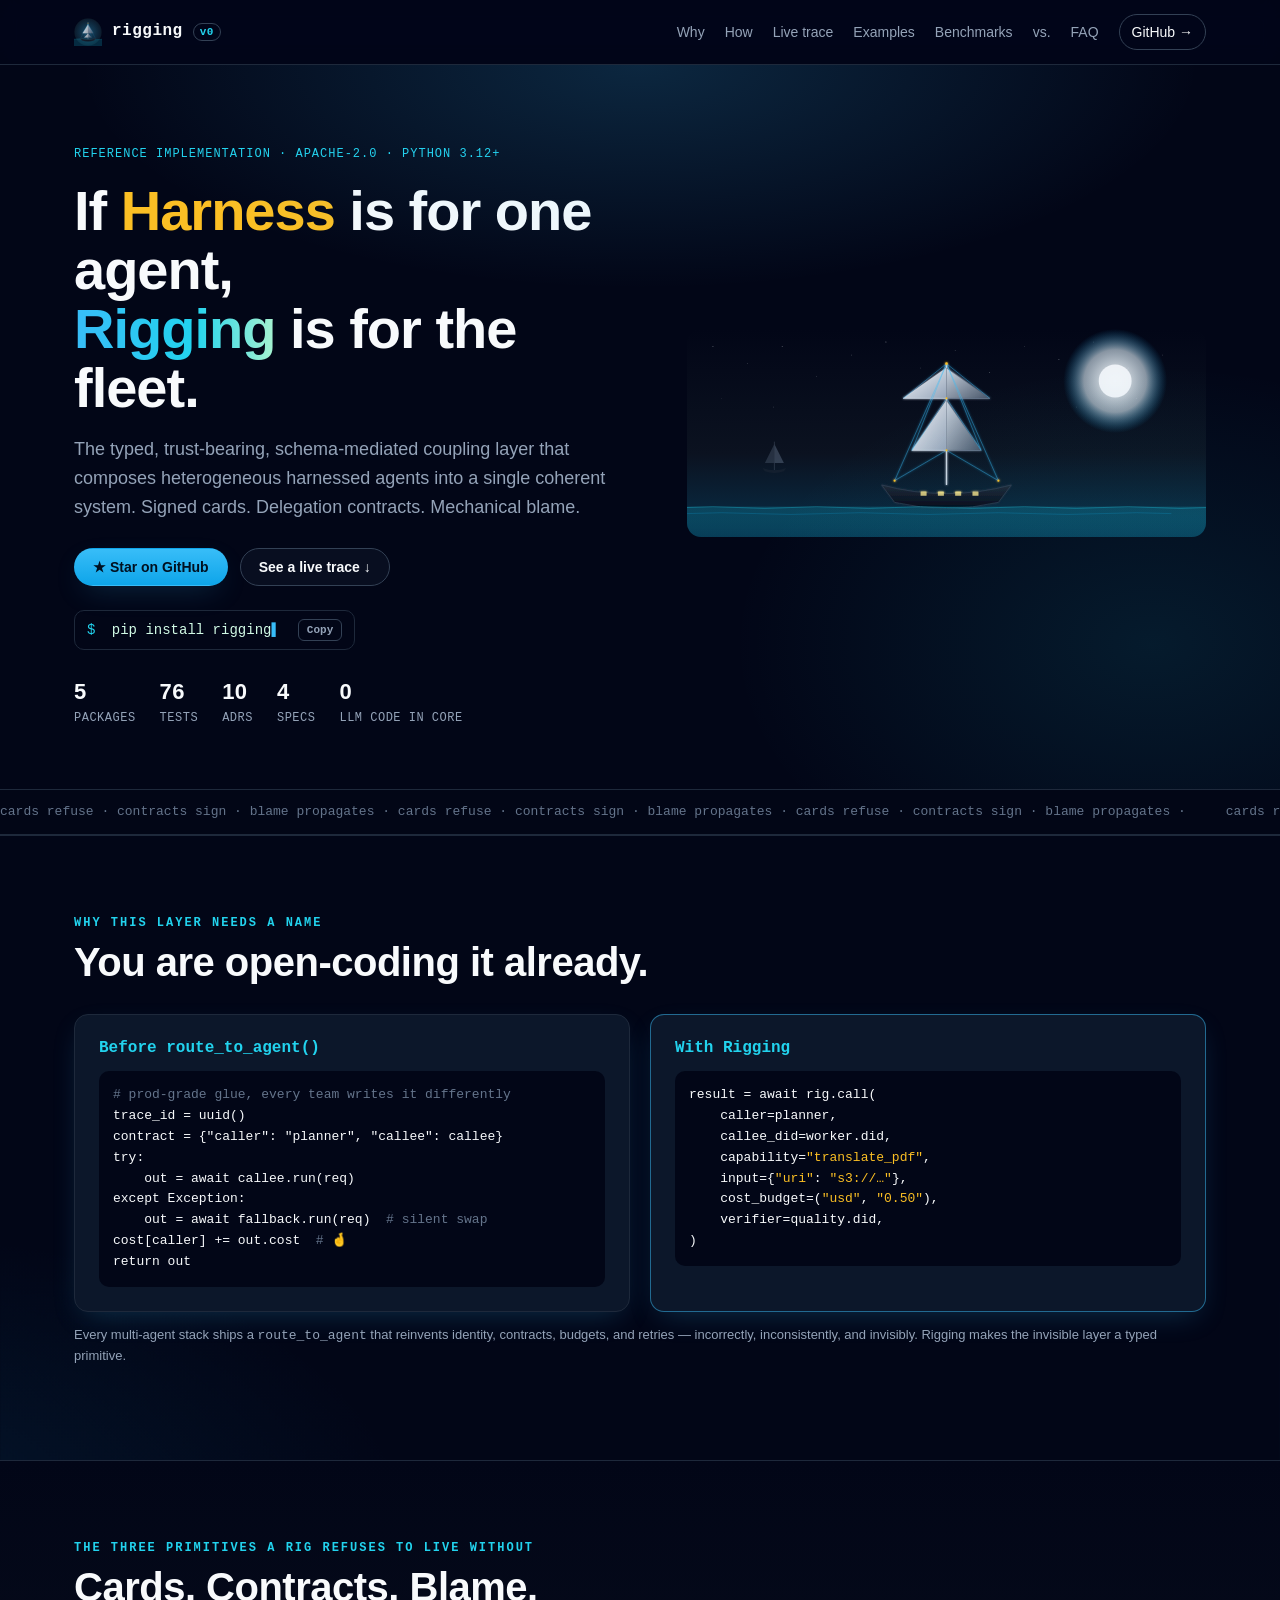
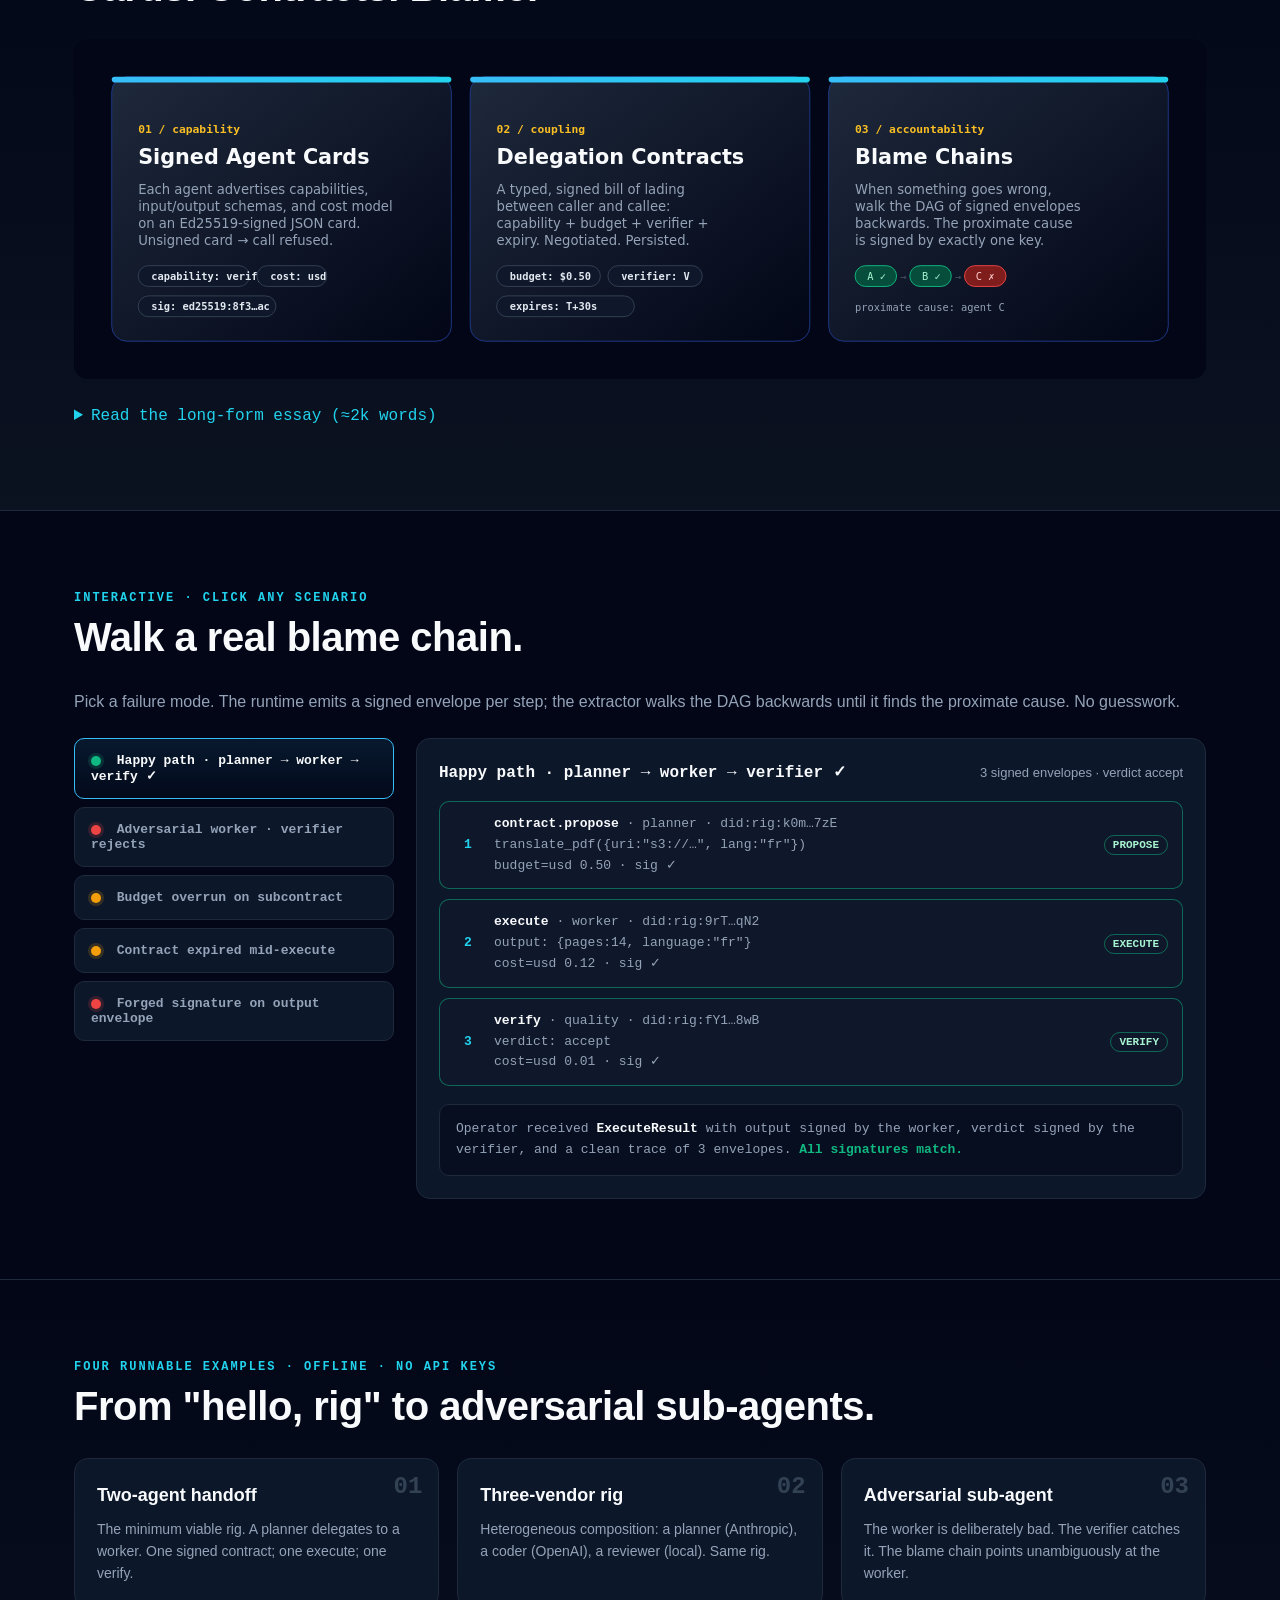
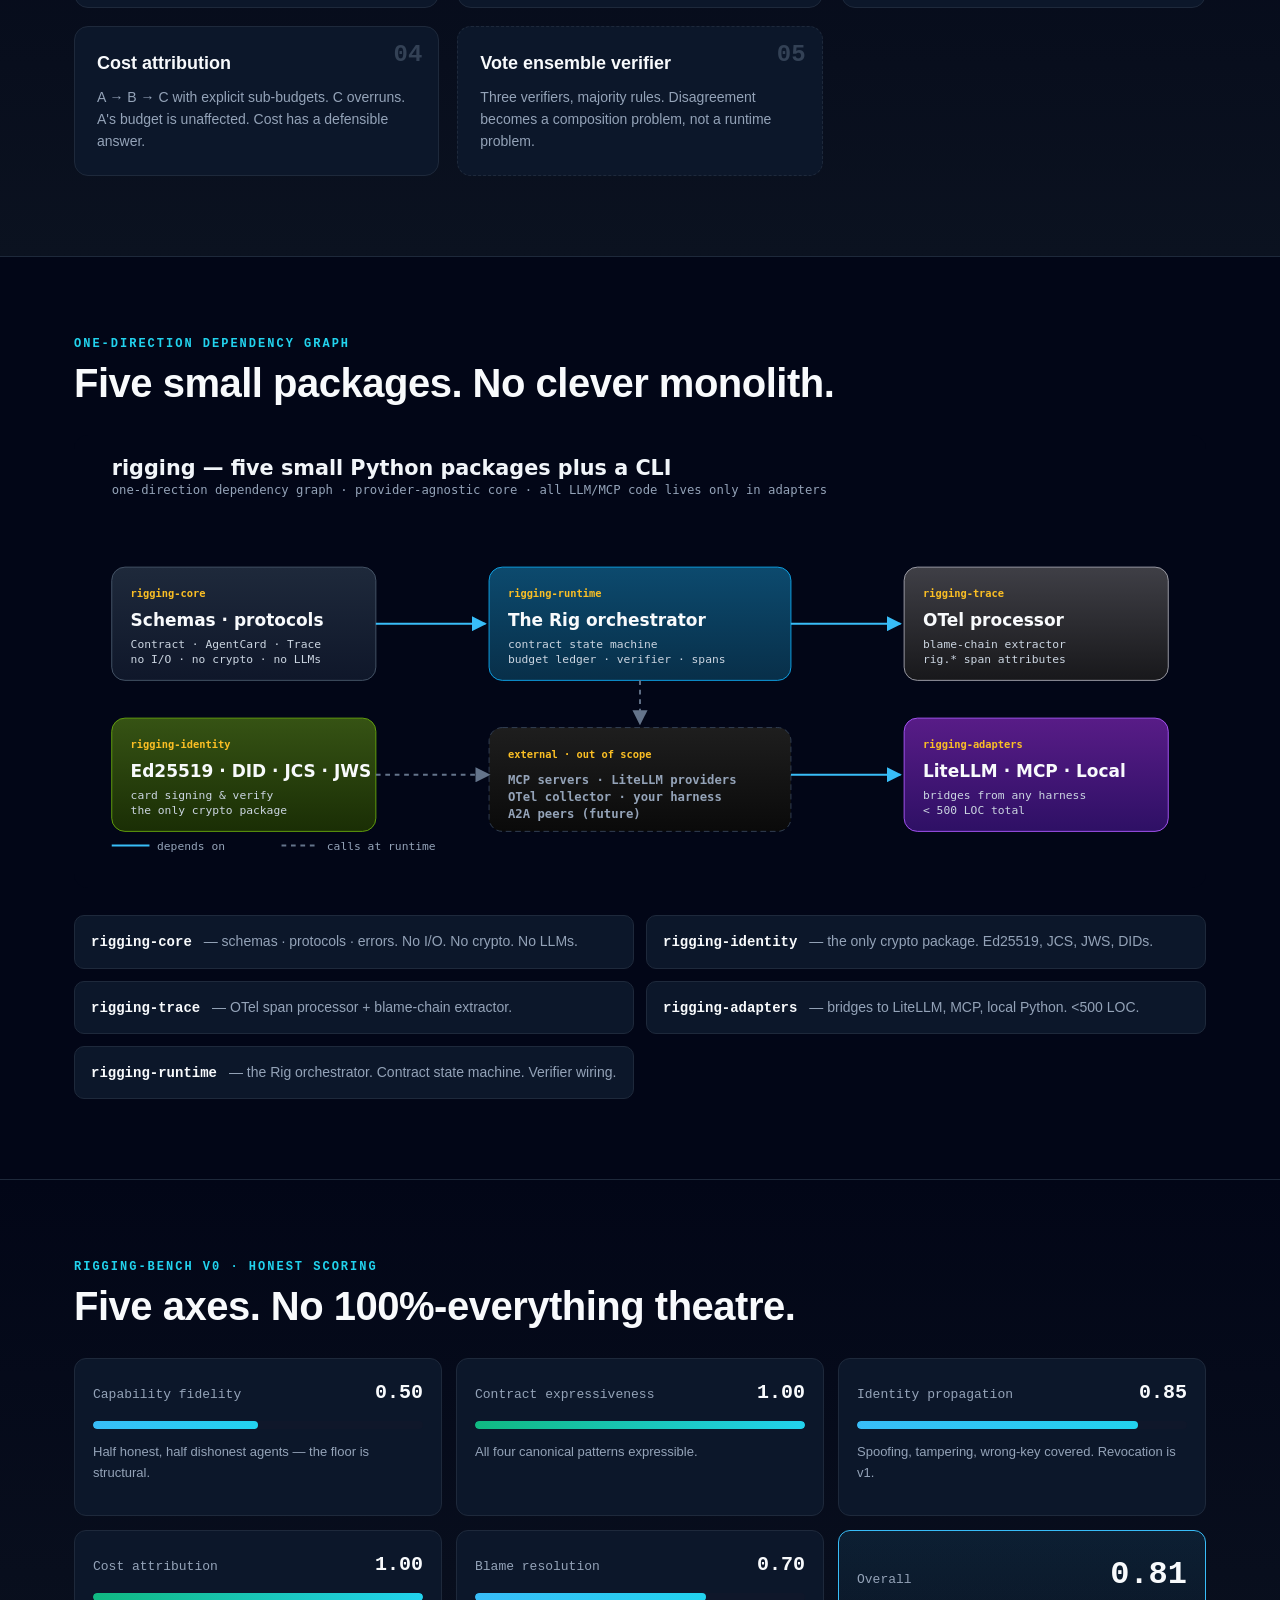
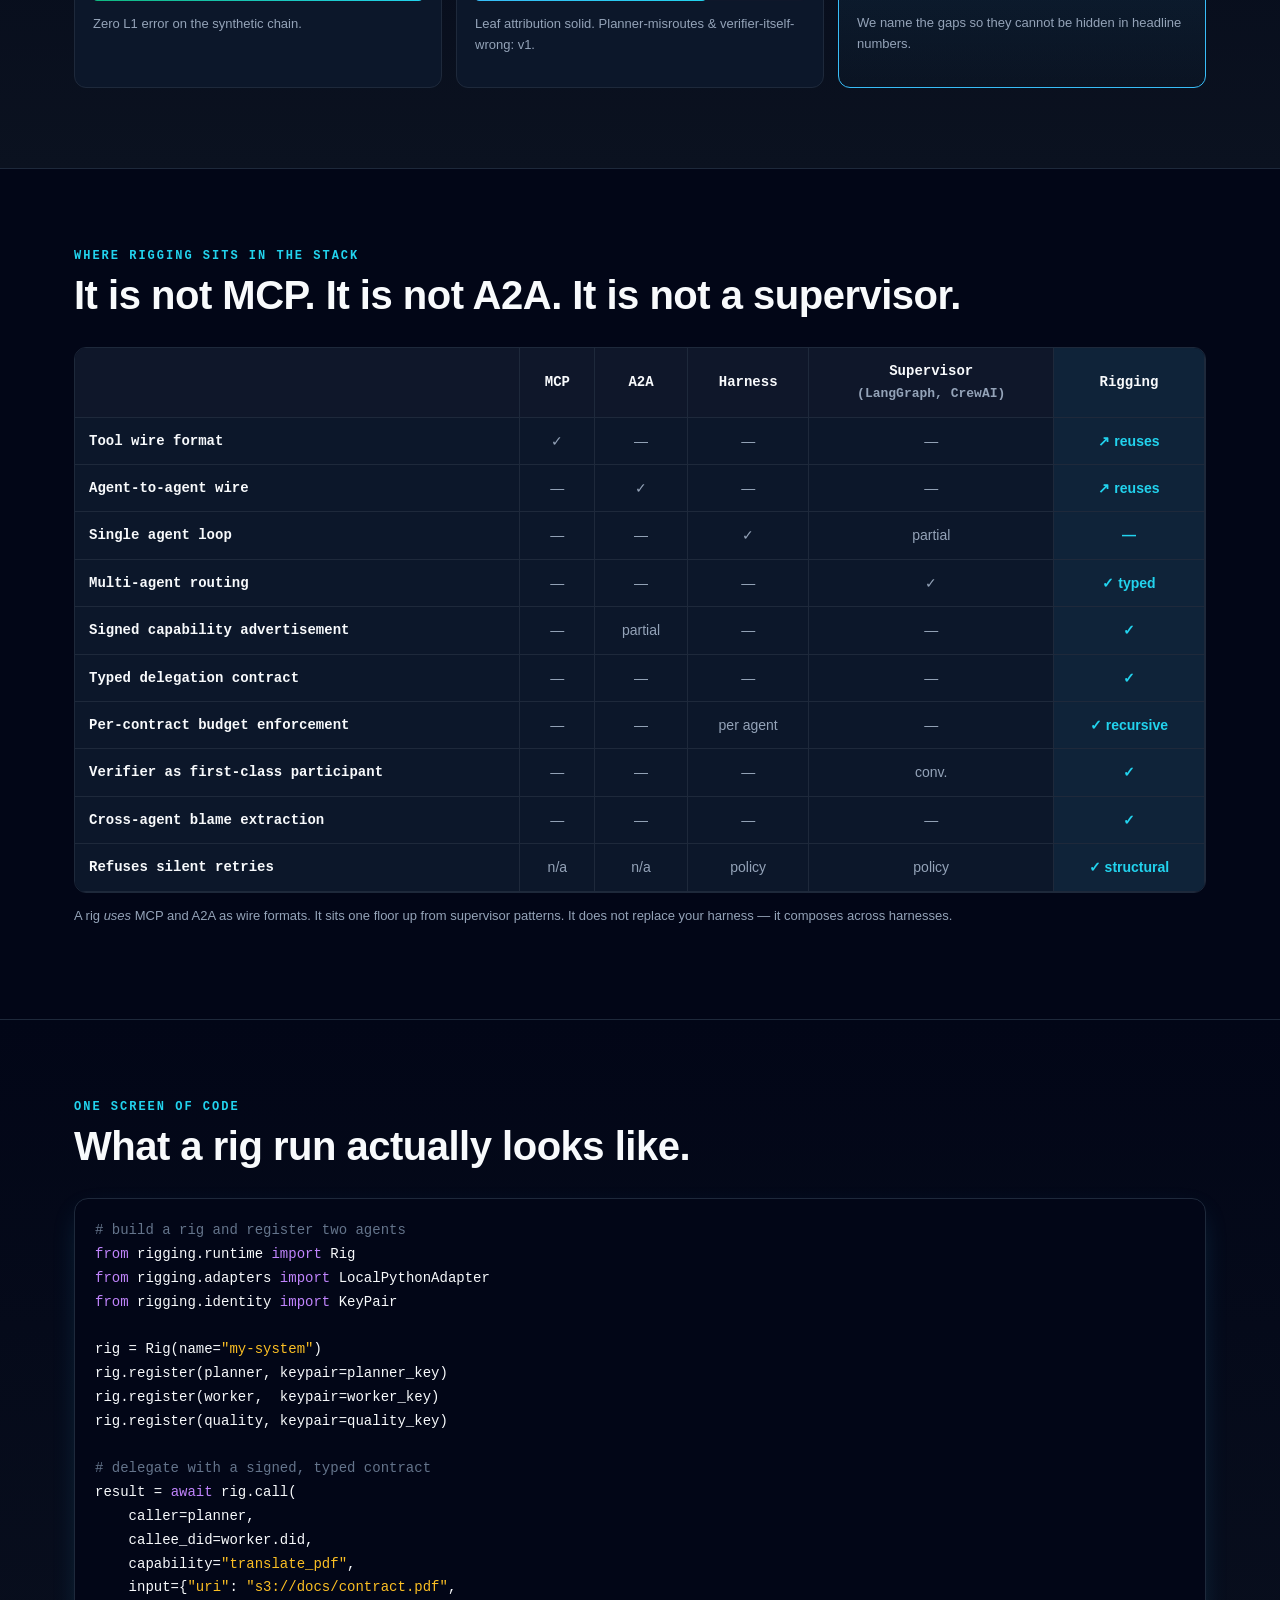
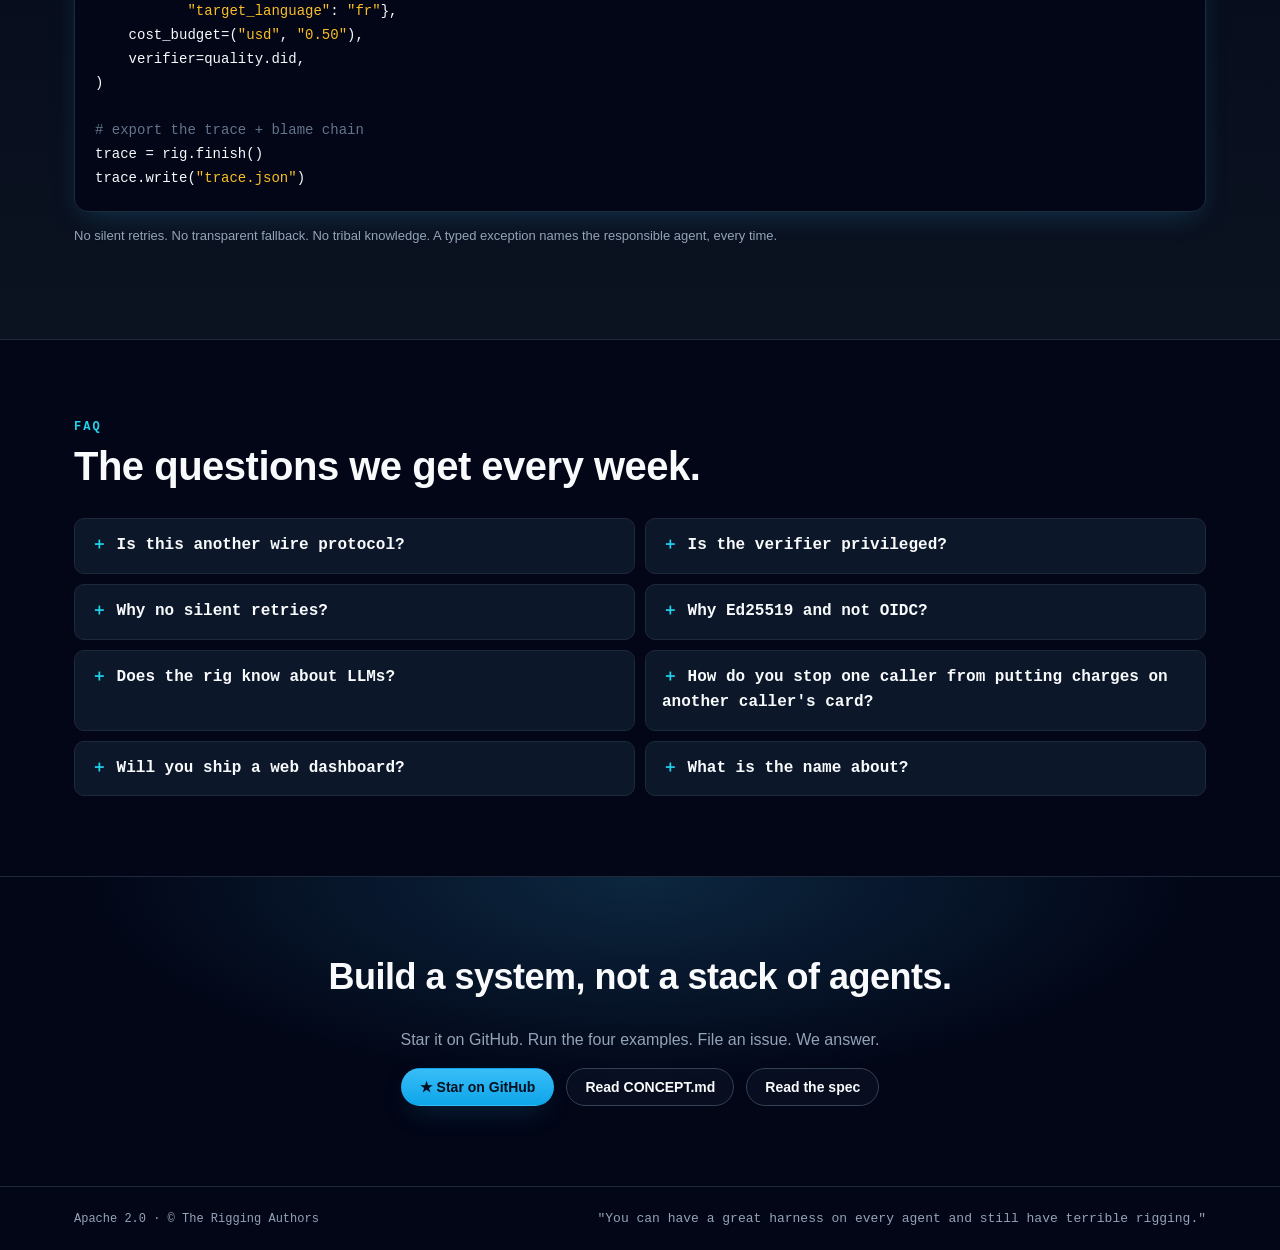
==== site/index.html @ fea57300 "New features RigConfig for centralised policy (lifetime, recursion caps, verifier budget) Rig.export" ====
<!doctype html>
<html lang="en">
<head>
  <meta charset="utf-8" />
  <meta name="viewport" content="width=device-width,initial-scale=1" />
  <title>Rigging — typed coupling for harnessed agents</title>
  <meta name="description" content="Rigging is the typed, trust-bearing, schema-mediated coupling layer that composes heterogeneous harnessed agents into a single coherent system." />
  <meta property="og:title" content="Rigging — for the fleet" />
  <meta property="og:description" content="If Harness is for one agent, Rigging is for the fleet. Signed cards. Delegation contracts. Blame chains." />
  <meta property="og:type" content="website" />
  <meta property="og:image" content="./assets/og.svg" />
  <meta name="theme-color" content="#020617" />
  <link rel="icon" type="image/svg+xml" href="./assets/favicon.svg" />
  <link rel="stylesheet" href="./styles.css" />
</head>
<body>

<header class="nav">
  <div class="container nav-row">
    <a class="brand" href="#top">
      <img src="./assets/logo.svg" alt="" width="28" height="28" />
      <span>rigging</span>
      <span class="badge-inline">v0</span>
    </a>
    <nav class="nav-links">
      <a href="#why">Why</a>
      <a href="#how">How</a>
      <a href="#explorer">Live trace</a>
      <a href="#examples">Examples</a>
      <a href="#bench">Benchmarks</a>
      <a href="#compare">vs.</a>
      <a href="#faq">FAQ</a>
      <a class="cta" href="https://github.com/the-rigging-authors/rigging" target="_blank" rel="noopener">GitHub →</a>
    </nav>
  </div>
</header>

<main id="top">

<!-- ===================== HERO ===================== -->
<section class="hero">
  <div class="hero-bg" aria-hidden="true"></div>
  <div class="container hero-grid">
    <div class="hero-copy">
      <p class="kicker">Reference implementation · Apache-2.0 · Python 3.12+</p>
      <h1>If <em>Harness</em> is for one agent,<br/><span class="grad">Rigging</span> is for the fleet.</h1>
      <p class="lede">
        The typed, trust-bearing, schema-mediated coupling layer that composes
        heterogeneous harnessed agents into a single coherent system.
        Signed cards. Delegation contracts. Mechanical blame.
      </p>
      <div class="hero-cta">
        <a class="btn btn-primary" href="https://github.com/the-rigging-authors/rigging" target="_blank" rel="noopener">★ Star on GitHub</a>
        <a class="btn btn-ghost" href="#explorer">See a live trace ↓</a>
      </div>
      <div class="install">
        <code><span class="prompt">$</span> pip install rigging<span class="cursor">▌</span></code>
        <button class="copy" data-copy="pip install rigging" title="Copy">Copy</button>
      </div>
      <ul class="hero-stats">
        <li><strong>5</strong>packages</li>
        <li><strong>76</strong>tests</li>
        <li><strong>10</strong>ADRs</li>
        <li><strong>4</strong>specs</li>
        <li><strong>0</strong>LLM code in core</li>
      </ul>
    </div>
    <div class="hero-art">
      <img src="./assets/hero.svg" alt="A tall ship at night. The rigging is the load-bearing web that translates wind into motion." />
    </div>
  </div>
</section>

<!-- ===================== MARQUEE ===================== -->
<section class="marquee" aria-hidden="true">
  <div class="marquee-track">
    <span>cards refuse · contracts sign · blame propagates · cards refuse · contracts sign · blame propagates · cards refuse · contracts sign · blame propagates · </span>
    <span>cards refuse · contracts sign · blame propagates · cards refuse · contracts sign · blame propagates · cards refuse · contracts sign · blame propagates · </span>
  </div>
</section>

<!-- ===================== WHY ===================== -->
<section id="why" class="band">
  <div class="container">
    <p class="eyebrow">Why this layer needs a name</p>
    <h2>You are open-coding it already.</h2>
    <div class="why-grid">
      <article class="why-card">
        <h3>Before <code>route_to_agent()</code></h3>
        <pre><code><span class="cmt"># prod-grade glue, every team writes it differently</span>
trace_id = uuid()
contract = {"caller": "planner", "callee": callee}
try:
    out = await callee.run(req)
except Exception:
    out = await fallback.run(req)  <span class="cmt"># silent swap</span>
cost[caller] += out.cost  <span class="cmt"># 🤞</span>
return out</code></pre>
      </article>
      <article class="why-card good">
        <h3>With Rigging</h3>
<pre><code>result = await rig.call(
    caller=planner,
    callee_did=worker.did,
    capability=<span class="str">"translate_pdf"</span>,
    input={<span class="str">"uri"</span>: <span class="str">"s3://…"</span>},
    cost_budget=(<span class="str">"usd"</span>, <span class="str">"0.50"</span>),
    verifier=quality.did,
)</code></pre>
      </article>
    </div>
    <p class="muted small">
      Every multi-agent stack ships a <code>route_to_agent</code> that
      reinvents identity, contracts, budgets, and retries — incorrectly,
      inconsistently, and invisibly. Rigging makes the invisible layer
      a typed primitive.
    </p>
  </div>
</section>

<!-- ===================== THREE PRIMITIVES ===================== -->
<section id="how" class="band band-dark">
  <div class="container">
    <p class="eyebrow">The three primitives a rig refuses to live without</p>
    <h2>Cards. Contracts. Blame.</h2>
    <img class="full" src="./assets/three-primitives.svg" alt="Signed agent cards, delegation contracts, blame chains" />
    <details class="prose">
      <summary>Read the long-form essay (≈2k words)</summary>
      <p>
        A rig is a runtime that does three things, and refuses to do anything
        else. It makes capability advertisements explicit. It makes delegation
        contracts explicit. It makes blame attribution mechanical. Everything
        else in a rig exists to keep those three primitives honest.
      </p>
      <p>
        The most important discipline a rig enforces is <em>refusing to
        silently fix things</em>. A friendly system absorbs partial failure
        and gives the caller a working answer. A friendly system also
        destroys the chain of evidence that blame attribution depends on.
        <a href="https://github.com/the-rigging-authors/rigging/blob/main/CONCEPT.md">Keep reading →</a>
      </p>
    </details>
  </div>
</section>

<!-- ===================== LIVE TRACE EXPLORER ===================== -->
<section id="explorer" class="band">
  <div class="container">
    <p class="eyebrow">Interactive · click any scenario</p>
    <h2>Walk a real blame chain.</h2>
    <p class="muted">
      Pick a failure mode. The runtime emits a signed envelope per step;
      the extractor walks the DAG backwards until it finds the proximate
      cause. No guesswork.
    </p>

    <div class="explorer">
      <aside class="explorer-side">
        <button class="scenario active" data-scenario="happy">
          <span class="dot ok"></span> Happy path · planner → worker → verify ✓
        </button>
        <button class="scenario" data-scenario="adversarial">
          <span class="dot bad"></span> Adversarial worker · verifier rejects
        </button>
        <button class="scenario" data-scenario="budget">
          <span class="dot warn"></span> Budget overrun on subcontract
        </button>
        <button class="scenario" data-scenario="expired">
          <span class="dot warn"></span> Contract expired mid-execute
        </button>
        <button class="scenario" data-scenario="forged">
          <span class="dot bad"></span> Forged signature on output envelope
        </button>
      </aside>

      <div class="explorer-main">
        <div class="trace-toolbar">
          <strong id="scenario-title">Happy path</strong>
          <span class="muted small" id="scenario-sub">3 signed envelopes · verdict accept</span>
        </div>
        <ol class="trace" id="trace-list"></ol>
        <div class="verdict" id="verdict"></div>
      </div>
    </div>
  </div>
</section>

<!-- ===================== EXAMPLES ===================== -->
<section id="examples" class="band band-dark">
  <div class="container">
    <p class="eyebrow">Four runnable examples · offline · no API keys</p>
    <h2>From "hello, rig" to adversarial sub-agents.</h2>
    <div class="cards">
      <a class="card" href="https://github.com/the-rigging-authors/rigging/tree/main/examples/01_two_agent_handoff">
        <span class="card-num">01</span>
        <h3>Two-agent handoff</h3>
        <p>The minimum viable rig. A planner delegates to a worker. One signed contract; one execute; one verify.</p>
      </a>
      <a class="card" href="https://github.com/the-rigging-authors/rigging/tree/main/examples/02_three_vendor_rig">
        <span class="card-num">02</span>
        <h3>Three-vendor rig</h3>
        <p>Heterogeneous composition: a planner (Anthropic), a coder (OpenAI), a reviewer (local). Same rig.</p>
      </a>
      <a class="card" href="https://github.com/the-rigging-authors/rigging/tree/main/examples/03_adversarial_subagent">
        <span class="card-num">03</span>
        <h3>Adversarial sub-agent</h3>
        <p>The worker is deliberately bad. The verifier catches it. The blame chain points unambiguously at the worker.</p>
      </a>
      <a class="card" href="https://github.com/the-rigging-authors/rigging/tree/main/examples/04_cost_attribution">
        <span class="card-num">04</span>
        <h3>Cost attribution</h3>
        <p>A → B → C with explicit sub-budgets. C overruns. A's budget is unaffected. Cost has a defensible answer.</p>
      </a>
      <a class="card extra" href="https://github.com/the-rigging-authors/rigging/tree/main/examples/05_vote_ensemble">
        <span class="card-num">05</span>
        <h3>Vote ensemble verifier</h3>
        <p>Three verifiers, majority rules. Disagreement becomes a composition problem, not a runtime problem.</p>
      </a>
    </div>
  </div>
</section>

<!-- ===================== ARCHITECTURE ===================== -->
<section id="architecture" class="band">
  <div class="container">
    <p class="eyebrow">One-direction dependency graph</p>
    <h2>Five small packages. No clever monolith.</h2>
    <img class="full" src="./assets/architecture.svg" alt="Five packages: rigging-core, rigging-identity, rigging-trace, rigging-adapters, rigging-runtime." />
    <ul class="grid-list">
      <li><strong>rigging-core</strong> — schemas · protocols · errors. No I/O. No crypto. No LLMs.</li>
      <li><strong>rigging-identity</strong> — the only crypto package. Ed25519, JCS, JWS, DIDs.</li>
      <li><strong>rigging-trace</strong> — OTel span processor + blame-chain extractor.</li>
      <li><strong>rigging-adapters</strong> — bridges to LiteLLM, MCP, local Python. &lt;500 LOC.</li>
      <li><strong>rigging-runtime</strong> — the Rig orchestrator. Contract state machine. Verifier wiring.</li>
    </ul>
  </div>
</section>

<!-- ===================== BENCHMARK ===================== -->
<section id="bench" class="band band-dark">
  <div class="container">
    <p class="eyebrow">Rigging-Bench v0 · honest scoring</p>
    <h2>Five axes. No 100%-everything theatre.</h2>
    <div class="bench-grid">
      <div class="bench-axis">
        <header><span>Capability fidelity</span><strong>0.50</strong></header>
        <div class="bar"><span style="--p:50%"></span></div>
        <p class="small muted">Half honest, half dishonest agents — the floor is structural.</p>
      </div>
      <div class="bench-axis">
        <header><span>Contract expressiveness</span><strong>1.00</strong></header>
        <div class="bar full"><span style="--p:100%"></span></div>
        <p class="small muted">All four canonical patterns expressible.</p>
      </div>
      <div class="bench-axis">
        <header><span>Identity propagation</span><strong>0.85</strong></header>
        <div class="bar"><span style="--p:85%"></span></div>
        <p class="small muted">Spoofing, tampering, wrong-key covered. Revocation is v1.</p>
      </div>
      <div class="bench-axis">
        <header><span>Cost attribution</span><strong>1.00</strong></header>
        <div class="bar full"><span style="--p:100%"></span></div>
        <p class="small muted">Zero L1 error on the synthetic chain.</p>
      </div>
      <div class="bench-axis">
        <header><span>Blame resolution</span><strong>0.70</strong></header>
        <div class="bar"><span style="--p:70%"></span></div>
        <p class="small muted">Leaf attribution solid. Planner-misroutes &amp; verifier-itself-wrong: v1.</p>
      </div>
      <div class="bench-axis bench-headline">
        <header><span>Overall</span><strong>0.81</strong></header>
        <p class="small muted">We name the gaps so they cannot be hidden in headline numbers.</p>
      </div>
    </div>
  </div>
</section>

<!-- ===================== COMPARISON ===================== -->
<section id="compare" class="band">
  <div class="container">
    <p class="eyebrow">Where Rigging sits in the stack</p>
    <h2>It is not MCP. It is not A2A. It is not a supervisor.</h2>
    <div class="compare-wrap">
    <table class="compare">
      <thead><tr>
        <th></th>
        <th>MCP</th>
        <th>A2A</th>
        <th>Harness</th>
        <th>Supervisor<br/><span class="muted small">(LangGraph, CrewAI)</span></th>
        <th class="own">Rigging</th>
      </tr></thead>
      <tbody>
        <tr><th>Tool wire format</th><td>✓</td><td>—</td><td>—</td><td>—</td><td class="own">↗ reuses</td></tr>
        <tr><th>Agent-to-agent wire</th><td>—</td><td>✓</td><td>—</td><td>—</td><td class="own">↗ reuses</td></tr>
        <tr><th>Single agent loop</th><td>—</td><td>—</td><td>✓</td><td>partial</td><td class="own">—</td></tr>
        <tr><th>Multi-agent routing</th><td>—</td><td>—</td><td>—</td><td>✓</td><td class="own">✓ typed</td></tr>
        <tr><th>Signed capability advertisement</th><td>—</td><td>partial</td><td>—</td><td>—</td><td class="own">✓</td></tr>
        <tr><th>Typed delegation contract</th><td>—</td><td>—</td><td>—</td><td>—</td><td class="own">✓</td></tr>
        <tr><th>Per-contract budget enforcement</th><td>—</td><td>—</td><td>per agent</td><td>—</td><td class="own">✓ recursive</td></tr>
        <tr><th>Verifier as first-class participant</th><td>—</td><td>—</td><td>—</td><td>conv.</td><td class="own">✓</td></tr>
        <tr><th>Cross-agent blame extraction</th><td>—</td><td>—</td><td>—</td><td>—</td><td class="own">✓</td></tr>
        <tr><th>Refuses silent retries</th><td>n/a</td><td>n/a</td><td>policy</td><td>policy</td><td class="own">✓ structural</td></tr>
      </tbody>
    </table>
    </div>
    <p class="muted small">
      A rig <em>uses</em> MCP and A2A as wire formats. It sits one floor up
      from supervisor patterns. It does not replace your harness — it composes
      across harnesses.
    </p>
  </div>
</section>

<!-- ===================== CODE WALKTHROUGH ===================== -->
<section id="code" class="band band-dark">
  <div class="container">
    <p class="eyebrow">One screen of code</p>
    <h2>What a rig run actually looks like.</h2>
<pre class="code-block"><code><span class="cmt"># build a rig and register two agents</span>
<span class="kw">from</span> rigging.runtime <span class="kw">import</span> Rig
<span class="kw">from</span> rigging.adapters <span class="kw">import</span> LocalPythonAdapter
<span class="kw">from</span> rigging.identity <span class="kw">import</span> KeyPair

rig = Rig(name=<span class="str">"my-system"</span>)
rig.register(planner, keypair=planner_key)
rig.register(worker,  keypair=worker_key)
rig.register(quality, keypair=quality_key)

<span class="cmt"># delegate with a signed, typed contract</span>
result = <span class="kw">await</span> rig.call(
    caller=planner,
    callee_did=worker.did,
    capability=<span class="str">"translate_pdf"</span>,
    input={<span class="str">"uri"</span>: <span class="str">"s3://docs/contract.pdf"</span>,
           <span class="str">"target_language"</span>: <span class="str">"fr"</span>},
    cost_budget=(<span class="str">"usd"</span>, <span class="str">"0.50"</span>),
    verifier=quality.did,
)

<span class="cmt"># export the trace + blame chain</span>
trace = rig.finish()
trace.write(<span class="str">"trace.json"</span>)</code></pre>
    <p class="muted small">
      No silent retries. No transparent fallback. No tribal knowledge.
      A typed exception names the responsible agent, every time.
    </p>
  </div>
</section>

<!-- ===================== FAQ ===================== -->
<section id="faq" class="band">
  <div class="container">
    <p class="eyebrow">FAQ</p>
    <h2>The questions we get every week.</h2>
    <div class="faq">
      <details>
        <summary>Is this another wire protocol?</summary>
        <p>No. Rigging sits <em>above</em> MCP and A2A. Tool calls inside a harness flow over MCP; the contract flows over A2A; the trace flows over OpenTelemetry. A rig that invents a new wire format is, by our definition, doing it wrong.</p>
      </details>
      <details>
        <summary>Is the verifier privileged?</summary>
        <p>No — and we tried that first. A verifier is just an agent whose card declares a <code>verify</code> capability. The runtime invariants apply to it uniformly. Disagreement becomes a composition problem (vote, recurse), not a runtime problem. See <a href="https://github.com/the-rigging-authors/rigging/blob/main/docs/adr/0007-verifier-as-agent.md">ADR-0007</a>.</p>
      </details>
      <details>
        <summary>Why no silent retries?</summary>
        <p>A retry against a fresh agent produces output signed by an identity the caller did not address. The trace shows A → B but the work was done by B′. Blame analysis terminates in a contradiction. Retries are first-class events with their own contracts and their own identifiers.</p>
      </details>
      <details>
        <summary>Why Ed25519 and not OIDC?</summary>
        <p>v0 only needs to answer "is this card real and unchanged?" Long-lived per-agent Ed25519 keys solve that with no infrastructure. OAuth/OIDC is a v1 conversation.</p>
      </details>
      <details>
        <summary>Does the rig know about LLMs?</summary>
        <p>No. <code>rigging-core</code> and <code>rigging-runtime</code> contain zero LLM-specific code. All provider concerns live under <code>rigging-adapters</code>.</p>
      </details>
      <details>
        <summary>How do you stop one caller from putting charges on another caller's card?</summary>
        <p>Cost is a property of a contract, not of an agent. B may subcontract to C only by carving a sub-budget from its own allocation. C's overruns hit B's ledger; A's budget is inviolable. See <a href="https://github.com/the-rigging-authors/rigging/blob/main/docs/adr/0006-explicit-budget-propagation.md">ADR-0006</a>.</p>
      </details>
      <details>
        <summary>Will you ship a web dashboard?</summary>
        <p>Not in v0. The TUI is sufficient. This page <em>is</em> the visual demo. A dedicated <code>rigging-viz</code> is on the roadmap.</p>
      </details>
      <details>
        <summary>What is the name about?</summary>
        <p>Maritime, not fraudulent. The rigging of a sailing ship is the load-bearing web that translates wind into motion. The sails do not move the ship. The hull does not move the ship. The rigging does.</p>
      </details>
    </div>
  </div>
</section>

<!-- ===================== CTA ===================== -->
<section id="cta" class="band band-cta">
  <div class="container">
    <h2>Build a system, not a stack of agents.</h2>
    <p class="muted">Star it on GitHub. Run the four examples. File an issue. We answer.</p>
    <div class="cta-row">
      <a class="btn btn-primary" href="https://github.com/the-rigging-authors/rigging" target="_blank" rel="noopener">★ Star on GitHub</a>
      <a class="btn btn-ghost" href="https://github.com/the-rigging-authors/rigging/blob/main/CONCEPT.md" target="_blank" rel="noopener">Read CONCEPT.md</a>
      <a class="btn btn-ghost" href="https://github.com/the-rigging-authors/rigging/blob/main/docs/spec/rig-contract-v0.md" target="_blank" rel="noopener">Read the spec</a>
    </div>
  </div>
</section>

</main>

<footer class="foot">
  <div class="container">
    <span>Apache 2.0 · © The Rigging Authors</span>
    <span class="muted small">"You can have a great harness on every agent and still have terrible rigging."</span>
  </div>
</footer>

<script src="./script.js" defer></script>
</body>
</html>
---- site/styles.css ----
/* ============================================================
   rigging — site/styles.css
   dark, monospace-flavored, sea-of-stars aesthetic
   ============================================================ */

:root {
  --bg:           #020617;
  --bg-2:         #0b1220;
  --bg-3:         #0f172a;
  --panel:        #0c172a;
  --line:         #1e293b;
  --line-2:       #334155;
  --ink:          #f8fafc;
  --ink-mute:     #94a3b8;
  --ink-faint:    #64748b;
  --accent:       #38bdf8;
  --accent-2:     #22d3ee;
  --accent-3:     #0ea5e9;
  --warn:         #f59e0b;
  --bad:          #ef4444;
  --good:         #10b981;
  --gold:         #fbbf24;
  --shadow:       0 10px 30px -10px rgba(56, 189, 248, 0.25);

  --mono:         ui-monospace, 'JetBrains Mono', 'Fira Code', SFMono-Regular, Menlo, Consolas, monospace;
  --sans:         ui-sans-serif, -apple-system, BlinkMacSystemFont, 'Inter', 'Segoe UI', Roboto, sans-serif;
}

* { box-sizing: border-box; }
html, body { background: var(--bg); color: var(--ink); }
body {
  margin: 0;
  font: 16px/1.6 var(--sans);
  -webkit-font-smoothing: antialiased;
  text-rendering: optimizeLegibility;
  background:
    radial-gradient(1200px 600px at 80% -10%, rgba(56,189,248,0.15), transparent 60%),
    radial-gradient(900px 500px at -10% 20%, rgba(14,165,233,0.10), transparent 60%),
    var(--bg);
}
a { color: var(--accent-2); text-decoration: none; }
a:hover { color: var(--accent); }
code, pre { font-family: var(--mono); }
.container { max-width: 1180px; margin: 0 auto; padding: 0 24px; }
.muted { color: var(--ink-mute); }
.small { font-size: 13px; }

/* =================== NAV =================== */
.nav {
  position: sticky; top: 0; z-index: 50;
  background: rgba(2, 6, 23, 0.7);
  backdrop-filter: saturate(140%) blur(10px);
  -webkit-backdrop-filter: saturate(140%) blur(10px);
  border-bottom: 1px solid var(--line);
}
.nav-row {
  display: flex; align-items: center; justify-content: space-between;
  height: 64px;
}
.brand {
  display: flex; align-items: center; gap: 10px;
  color: var(--ink); font-weight: 700; font-family: var(--mono); letter-spacing: 0.5px;
}
.badge-inline {
  font: 600 11px var(--mono); color: var(--accent-2);
  padding: 2px 6px; border: 1px solid var(--line-2); border-radius: 999px;
}
.nav-links { display: flex; align-items: center; gap: 20px; }
.nav-links a { color: var(--ink-mute); font-size: 14px; }
.nav-links a:hover { color: var(--ink); }
.nav-links .cta {
  color: var(--ink); border: 1px solid var(--line-2);
  padding: 6px 12px; border-radius: 999px;
}
.nav-links .cta:hover { border-color: var(--accent); }
@media (max-width: 760px) {
  .nav-links a:not(.cta) { display:none; }
}

/* =================== HERO =================== */
.hero { position: relative; padding: 80px 0 60px; overflow: hidden; }
.hero-bg {
  position: absolute; inset: 0;
  background:
    radial-gradient(800px 320px at 50% 0%, rgba(56,189,248,0.18), transparent 70%),
    radial-gradient(600px 400px at 90% 80%, rgba(34, 211, 238, 0.10), transparent 70%);
  pointer-events: none;
}
.hero-grid {
  display: grid; gap: 40px;
  grid-template-columns: 1.05fr 0.95fr;
  align-items: center;
}
@media (max-width: 980px) { .hero-grid { grid-template-columns: 1fr; } }
.hero-copy h1 {
  font: 800 56px/1.05 var(--sans);
  letter-spacing: -1px;
  margin: 18px 0 18px;
}
.hero-copy h1 em { font-style: normal; color: var(--gold); }
.hero-copy h1 .grad {
  background: linear-gradient(90deg, #38bdf8 0%, #22d3ee 60%, #a7f3d0 100%);
  -webkit-background-clip: text; background-clip: text; color: transparent;
}
.kicker {
  font-family: var(--mono); font-size: 12px; letter-spacing: 1px;
  color: var(--accent-2); text-transform: uppercase; margin: 0;
}
.lede { font-size: 18px; color: var(--ink-mute); margin: 0 0 26px; max-width: 56ch; }
.hero-cta { display: flex; gap: 12px; flex-wrap: wrap; margin-bottom: 24px; }
.btn {
  display: inline-flex; align-items: center; gap: 8px;
  padding: 10px 18px; border-radius: 999px;
  font: 600 14px var(--sans); border: 1px solid var(--line-2);
  background: transparent; color: var(--ink); cursor: pointer;
}
.btn:hover { border-color: var(--accent); }
.btn-primary {
  background: linear-gradient(180deg, var(--accent) 0%, var(--accent-3) 100%);
  color: #001020; border-color: transparent;
  box-shadow: var(--shadow);
}
.btn-primary:hover { color: #001020; filter: brightness(1.05); }
.btn-ghost { background: rgba(15, 23, 42, 0.5); }
.install {
  display: inline-flex; align-items: center; gap: 8px;
  background: rgba(2, 6, 23, 0.7); border: 1px solid var(--line);
  padding: 8px 12px; border-radius: 10px; max-width: 100%;
  margin-bottom: 24px;
}
.install code { color: #d1fae5; font-size: 14px; }
.install .prompt { color: var(--accent-2); user-select: none; margin-right: 8px; }
.install .cursor { color: var(--accent); animation: blink 1.2s steps(2) infinite; }
.copy {
  margin-left: 10px; background: transparent; color: var(--ink-mute);
  border: 1px solid var(--line-2); padding: 4px 8px; border-radius: 6px;
  font: 600 11px var(--mono); cursor: pointer;
}
.copy:hover { color: var(--ink); border-color: var(--accent); }
@keyframes blink { 50% { opacity: 0; } }
.hero-stats {
  display: flex; gap: 24px; padding: 0; margin: 0; list-style: none;
  font-family: var(--mono); flex-wrap: wrap;
}
.hero-stats li {
  display: flex; flex-direction: column;
  color: var(--ink-mute); font-size: 12px; text-transform: uppercase; letter-spacing: 0.5px;
}
.hero-stats strong { color: var(--ink); font-size: 22px; font-weight: 800; font-family: var(--sans); }
.hero-art img { width: 100%; height: auto; border-radius: 14px; }

/* =================== MARQUEE =================== */
.marquee {
  overflow: hidden; border-top: 1px solid var(--line); border-bottom: 1px solid var(--line);
  background: rgba(2, 6, 23, 0.5); padding: 12px 0;
}
.marquee-track {
  display: flex; gap: 40px; white-space: nowrap;
  animation: marquee 38s linear infinite;
  color: var(--ink-faint); font-family: var(--mono); font-size: 13px;
}
@keyframes marquee { from { transform: translateX(0); } to { transform: translateX(-50%); } }

/* =================== BAND =================== */
.band { padding: 80px 0; border-top: 1px solid var(--line); }
.band-dark { background: linear-gradient(180deg, var(--bg) 0%, var(--bg-2) 100%); }
.band-cta {
  background: radial-gradient(800px 300px at 50% 0%, rgba(56,189,248,0.18), transparent 70%), var(--bg);
  text-align: center;
}
.eyebrow {
  font: 700 12px var(--mono); letter-spacing: 2px;
  color: var(--accent-2); text-transform: uppercase; margin: 0 0 10px;
}
.band h2 { font: 800 40px/1.1 var(--sans); margin: 0 0 30px; letter-spacing: -0.5px; }
.band-cta h2 { font-size: 36px; }
.full { width: 100%; height: auto; border-radius: 14px; }

/* =================== WHY GRID =================== */
.why-grid { display: grid; gap: 20px; grid-template-columns: 1fr 1fr; }
@media (max-width: 860px) { .why-grid { grid-template-columns: 1fr; } }
.why-card {
  background: var(--panel); border: 1px solid var(--line);
  padding: 24px; border-radius: 14px; box-shadow: var(--shadow);
}
.why-card.good { border-color: rgba(56,189,248,0.5); }
.why-card h3 {
  margin: 0 0 14px; font: 700 16px var(--mono); color: var(--accent-2);
}
.why-card pre {
  margin: 0; padding: 14px; background: var(--bg);
  border-radius: 10px; overflow: auto; font-size: 13px; line-height: 1.6;
}
.why-card .cmt { color: var(--ink-faint); }
.why-card .str { color: #fbbf24; }

/* =================== CARDS =================== */
.cards {
  display: grid; gap: 18px;
  grid-template-columns: repeat(3, 1fr);
}
@media (max-width: 980px) { .cards { grid-template-columns: 1fr 1fr; } }
@media (max-width: 640px) { .cards { grid-template-columns: 1fr; } }
.card {
  display: block; background: var(--panel); border: 1px solid var(--line);
  padding: 22px; border-radius: 14px; color: var(--ink);
  transition: transform 0.18s ease, border-color 0.18s ease;
  position: relative;
}
.card:hover { transform: translateY(-2px); border-color: var(--accent); color: var(--ink); }
.card-num {
  position: absolute; top: 14px; right: 16px;
  font: 800 24px var(--mono); color: var(--line-2);
}
.card h3 { margin: 0 0 8px; font-size: 18px; }
.card p { color: var(--ink-mute); margin: 0; font-size: 14px; }
.card.extra { border-style: dashed; }

/* =================== ARCHITECTURE LIST =================== */
.grid-list {
  list-style: none; padding: 0; margin: 20px 0 0;
  display: grid; gap: 12px;
  grid-template-columns: 1fr 1fr;
}
@media (max-width: 860px) { .grid-list { grid-template-columns: 1fr; } }
.grid-list li {
  background: var(--panel); border: 1px solid var(--line);
  padding: 14px 16px; border-radius: 10px;
  color: var(--ink-mute); font-size: 14px;
}
.grid-list strong { color: var(--ink); font-family: var(--mono); margin-right: 8px; }

/* =================== EXPLORER =================== */
.explorer {
  display: grid; gap: 22px;
  grid-template-columns: 320px 1fr;
  margin-top: 24px;
}
@media (max-width: 860px) { .explorer { grid-template-columns: 1fr; } }

.explorer-side { display: flex; flex-direction: column; gap: 8px; }
.scenario {
  text-align: left; padding: 14px 16px;
  background: var(--panel); border: 1px solid var(--line); color: var(--ink-mute);
  border-radius: 10px; font: 600 13px var(--mono); cursor: pointer;
  transition: border-color 0.15s ease, background 0.15s ease, color 0.15s ease;
}
.scenario:hover { color: var(--ink); border-color: var(--line-2); }
.scenario.active {
  background: linear-gradient(180deg, rgba(56,189,248,0.10), rgba(56,189,248,0.02));
  border-color: var(--accent); color: var(--ink);
}
.dot {
  display: inline-block; width: 10px; height: 10px; border-radius: 50%;
  margin-right: 8px; vertical-align: middle;
}
.dot.ok { background: var(--good); box-shadow: 0 0 0 3px rgba(16,185,129,0.18); }
.dot.bad { background: var(--bad); box-shadow: 0 0 0 3px rgba(239,68,68,0.18); }
.dot.warn { background: var(--warn); box-shadow: 0 0 0 3px rgba(245,158,11,0.18); }

.explorer-main {
  background: var(--panel); border: 1px solid var(--line);
  border-radius: 14px; padding: 22px;
}
.trace-toolbar {
  display: flex; align-items: baseline; justify-content: space-between;
  margin-bottom: 14px;
}
.trace-toolbar strong { font-family: var(--mono); }
.trace { list-style: none; padding: 0; margin: 0; display: grid; gap: 10px; }
.trace li {
  display: grid;
  grid-template-columns: 28px 1fr auto;
  gap: 12px; align-items: center;
  padding: 12px 14px; border-radius: 10px;
  background: var(--bg-3); border: 1px solid var(--line);
  font-family: var(--mono); font-size: 13px;
  animation: slideIn 280ms cubic-bezier(.2,.7,.3,1);
}
.trace li.ok { border-color: rgba(16,185,129,0.5); }
.trace li.bad { border-color: rgba(239,68,68,0.6); background: rgba(127,29,29,0.18); }
.trace li.warn { border-color: rgba(245,158,11,0.5); background: rgba(120,53,15,0.12); }
.trace li.proximate {
  outline: 2px dashed var(--bad);
  outline-offset: 2px;
  animation: pulse 1.4s ease-in-out infinite;
}
.trace .step-num {
  font-weight: 700; color: var(--accent-2); justify-self: center;
}
.trace .step-meta { color: var(--ink-mute); }
.trace .step-tag {
  font: 700 11px var(--mono); padding: 3px 8px; border-radius: 999px;
  border: 1px solid var(--line-2); color: var(--ink-mute);
}
.trace li.ok .step-tag { color: #a7f3d0; border-color: rgba(16,185,129,0.5); }
.trace li.bad .step-tag { color: #fecaca; border-color: rgba(239,68,68,0.6); }
.trace li.warn .step-tag { color: #fde68a; border-color: rgba(245,158,11,0.5); }

@keyframes slideIn { from { opacity: 0; transform: translateY(6px); } to { opacity: 1; transform: none; } }
@keyframes pulse {
  0%, 100% { box-shadow: 0 0 0 0 rgba(239,68,68,0.30); }
  50%      { box-shadow: 0 0 0 6px rgba(239,68,68,0); }
}

.verdict {
  margin-top: 18px; padding: 14px 16px; border-radius: 10px;
  background: rgba(2,6,23,0.5); border: 1px solid var(--line);
  font-family: var(--mono); font-size: 13px; color: var(--ink-mute);
}
.verdict strong { color: var(--ink); }
.verdict .ok    { color: var(--good); }
.verdict .bad   { color: var(--bad); }
.verdict .warn  { color: var(--warn); }

/* =================== BENCH =================== */
.bench-grid {
  display: grid; gap: 14px;
  grid-template-columns: repeat(3, 1fr);
}
@media (max-width: 860px) { .bench-grid { grid-template-columns: 1fr; } }
.bench-axis {
  background: var(--panel); border: 1px solid var(--line);
  padding: 18px; border-radius: 12px;
}
.bench-axis header {
  display: flex; align-items: baseline; justify-content: space-between;
  font-family: var(--mono); font-size: 13px; color: var(--ink-mute);
}
.bench-axis header strong { color: var(--ink); font-size: 20px; }
.bar {
  margin: 12px 0 10px;
  height: 8px; background: var(--bg-3);
  border-radius: 999px; overflow: hidden;
}
.bar span {
  display: block; width: var(--p, 0%); height: 100%;
  background: linear-gradient(90deg, var(--accent) 0%, var(--accent-2) 100%);
  border-radius: 999px;
}
.bar.full span { background: linear-gradient(90deg, #10b981 0%, #22d3ee 100%); }
.bench-headline {
  border-color: var(--accent);
  background: linear-gradient(180deg, rgba(56,189,248,0.10), rgba(56,189,248,0.02));
}
.bench-headline header strong { font-size: 32px; }

/* =================== COMPARE =================== */
.compare-wrap { overflow-x: auto; border-radius: 12px; border: 1px solid var(--line); }
.compare {
  width: 100%; border-collapse: collapse; font-size: 14px;
  background: var(--panel);
}
.compare th, .compare td {
  padding: 12px 14px; text-align: center; color: var(--ink-mute);
  border-bottom: 1px solid var(--line); border-right: 1px solid var(--line);
}
.compare th { font-family: var(--mono); font-weight: 700; color: var(--ink); }
.compare thead th { background: var(--bg-3); }
.compare tbody th { text-align: left; color: var(--ink); }
.compare .own { background: rgba(56,189,248,0.07); color: var(--ink); }
.compare td.own { color: var(--accent-2); font-weight: 700; }

/* =================== CODE BLOCK =================== */
.code-block {
  background: var(--bg); border: 1px solid var(--line);
  padding: 20px; border-radius: 14px; overflow: auto;
  font-size: 14px; line-height: 1.7; box-shadow: var(--shadow);
}
.code-block .kw { color: #c084fc; }
.code-block .str { color: #fbbf24; }
.code-block .cmt { color: var(--ink-faint); }

/* =================== FAQ =================== */
.faq {
  display: grid; gap: 10px;
  grid-template-columns: 1fr 1fr;
}
@media (max-width: 860px) { .faq { grid-template-columns: 1fr; } }
.faq details {
  background: var(--panel); border: 1px solid var(--line);
  border-radius: 10px; padding: 14px 16px;
}
.faq summary {
  font-family: var(--mono); font-weight: 700; cursor: pointer;
  color: var(--ink);
  list-style: none;
}
.faq summary::marker { display: none; }
.faq summary::-webkit-details-marker { display: none; }
.faq summary::before { content: '＋ '; color: var(--accent-2); }
.faq details[open] summary::before { content: '－ '; color: var(--accent); }
.faq p { color: var(--ink-mute); margin: 10px 0 0; font-size: 14px; }
.prose { margin-top: 18px; }
.prose summary { cursor: pointer; color: var(--accent-2); font-family: var(--mono); }
.prose p { color: var(--ink-mute); max-width: 70ch; }

/* =================== CTA & FOOTER =================== */
.cta-row { display: flex; gap: 12px; justify-content: center; flex-wrap: wrap; }
.foot {
  padding: 22px 0; border-top: 1px solid var(--line);
  background: rgba(2,6,23,0.7);
}
.foot .container {
  display: flex; align-items: center; justify-content: space-between; gap: 20px; flex-wrap: wrap;
  font-family: var(--mono); font-size: 12px; color: var(--ink-mute);
}
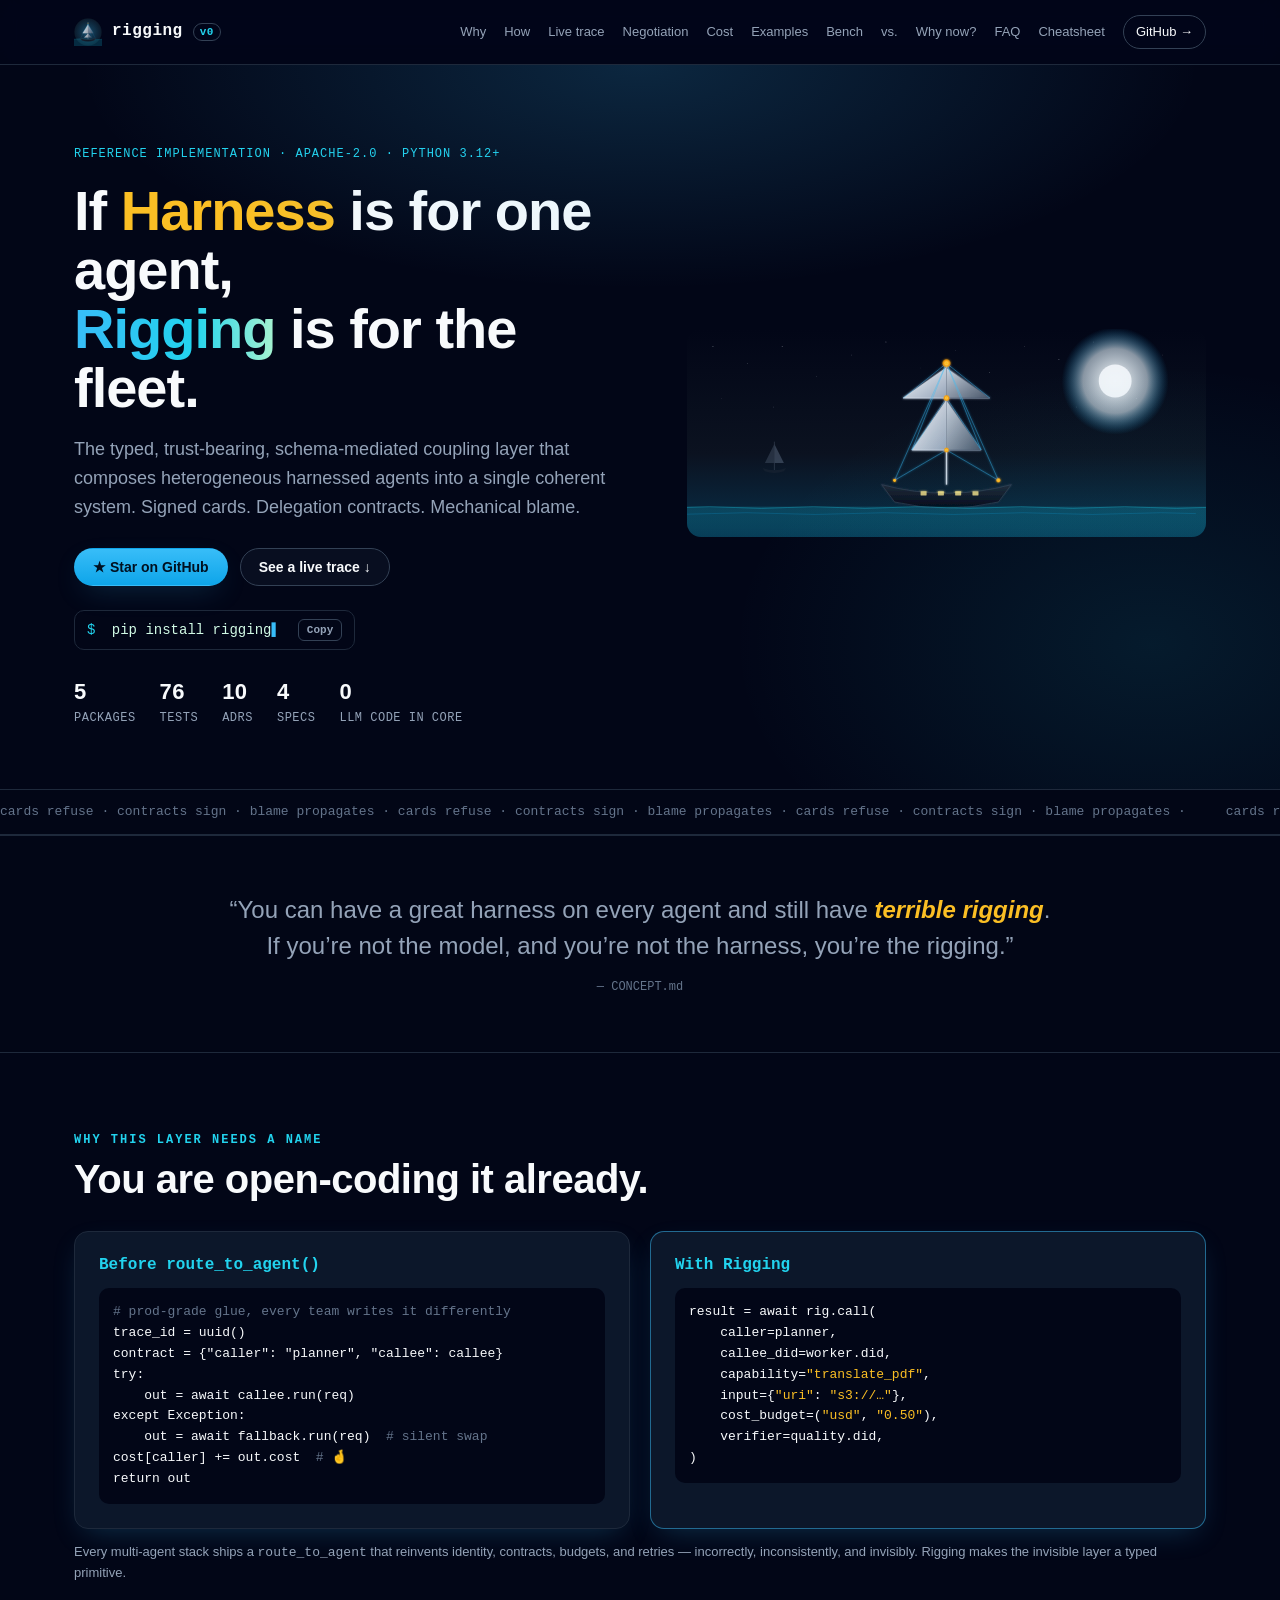
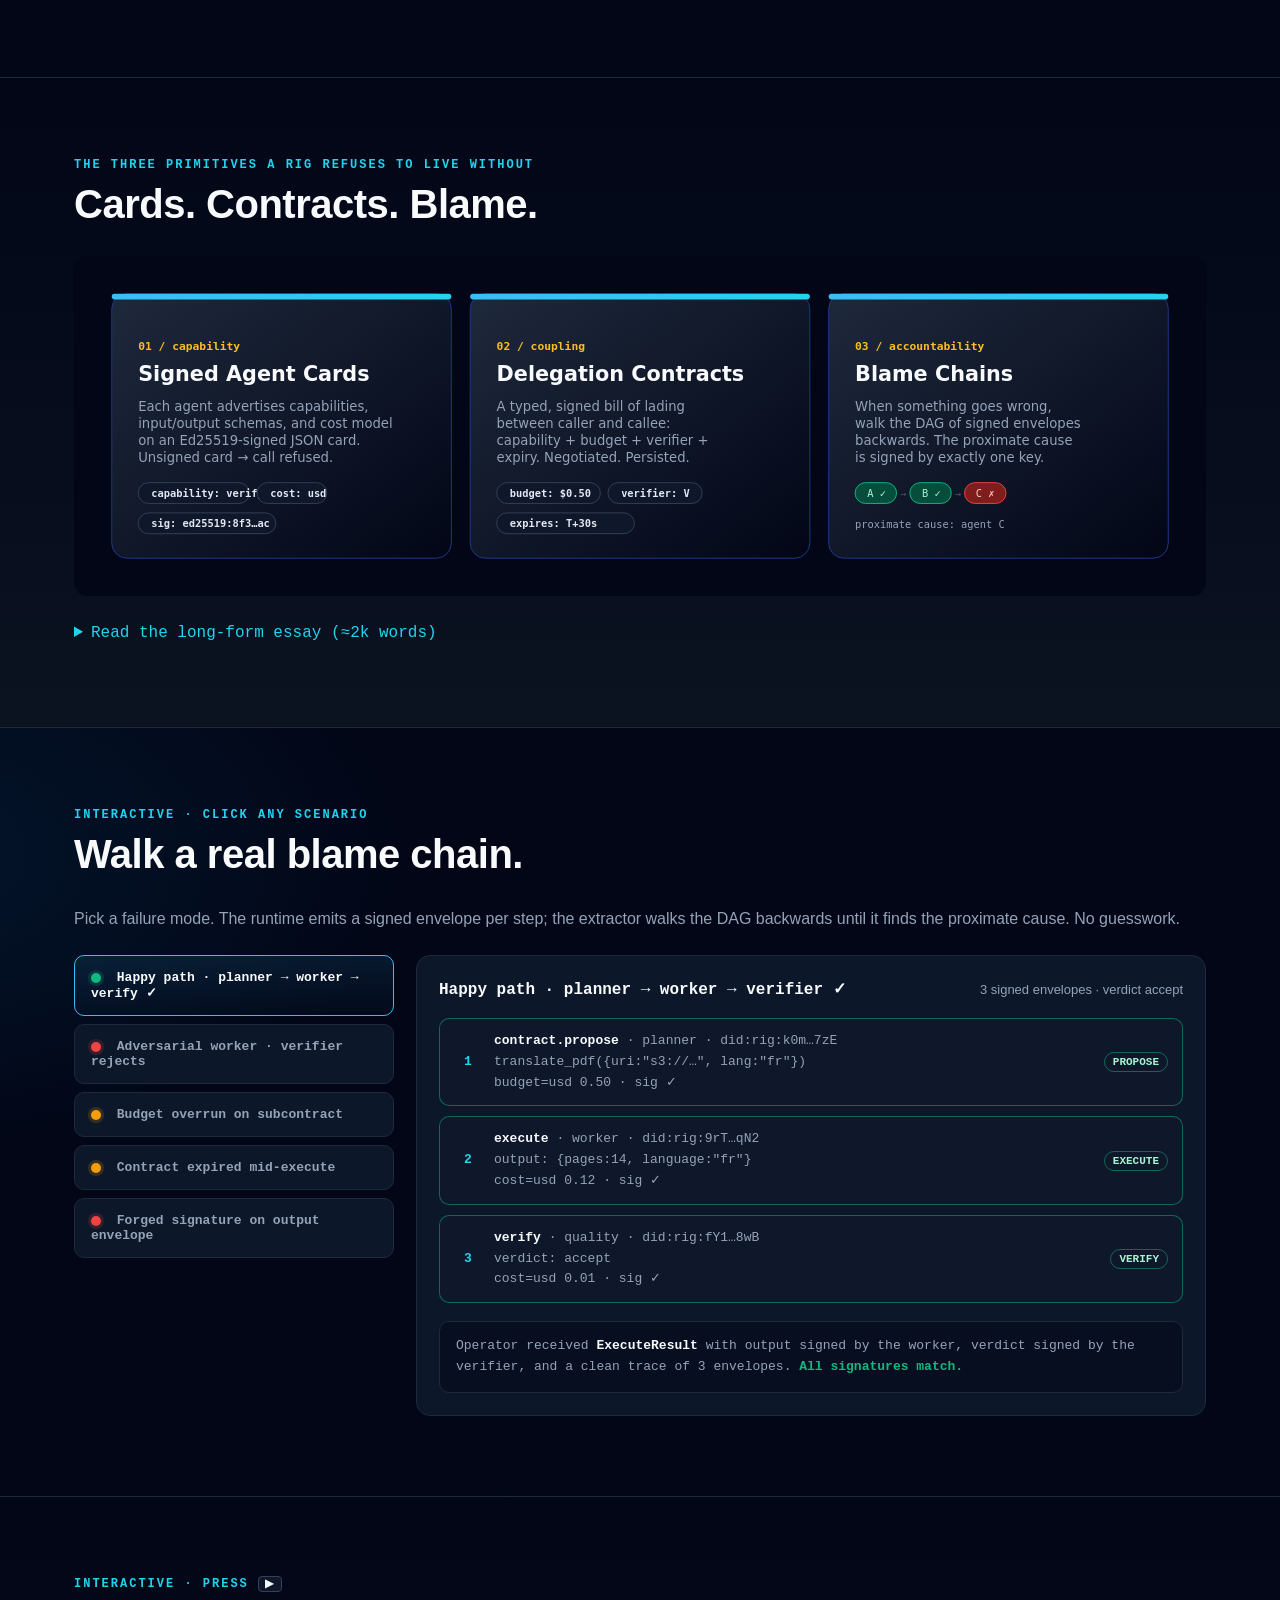
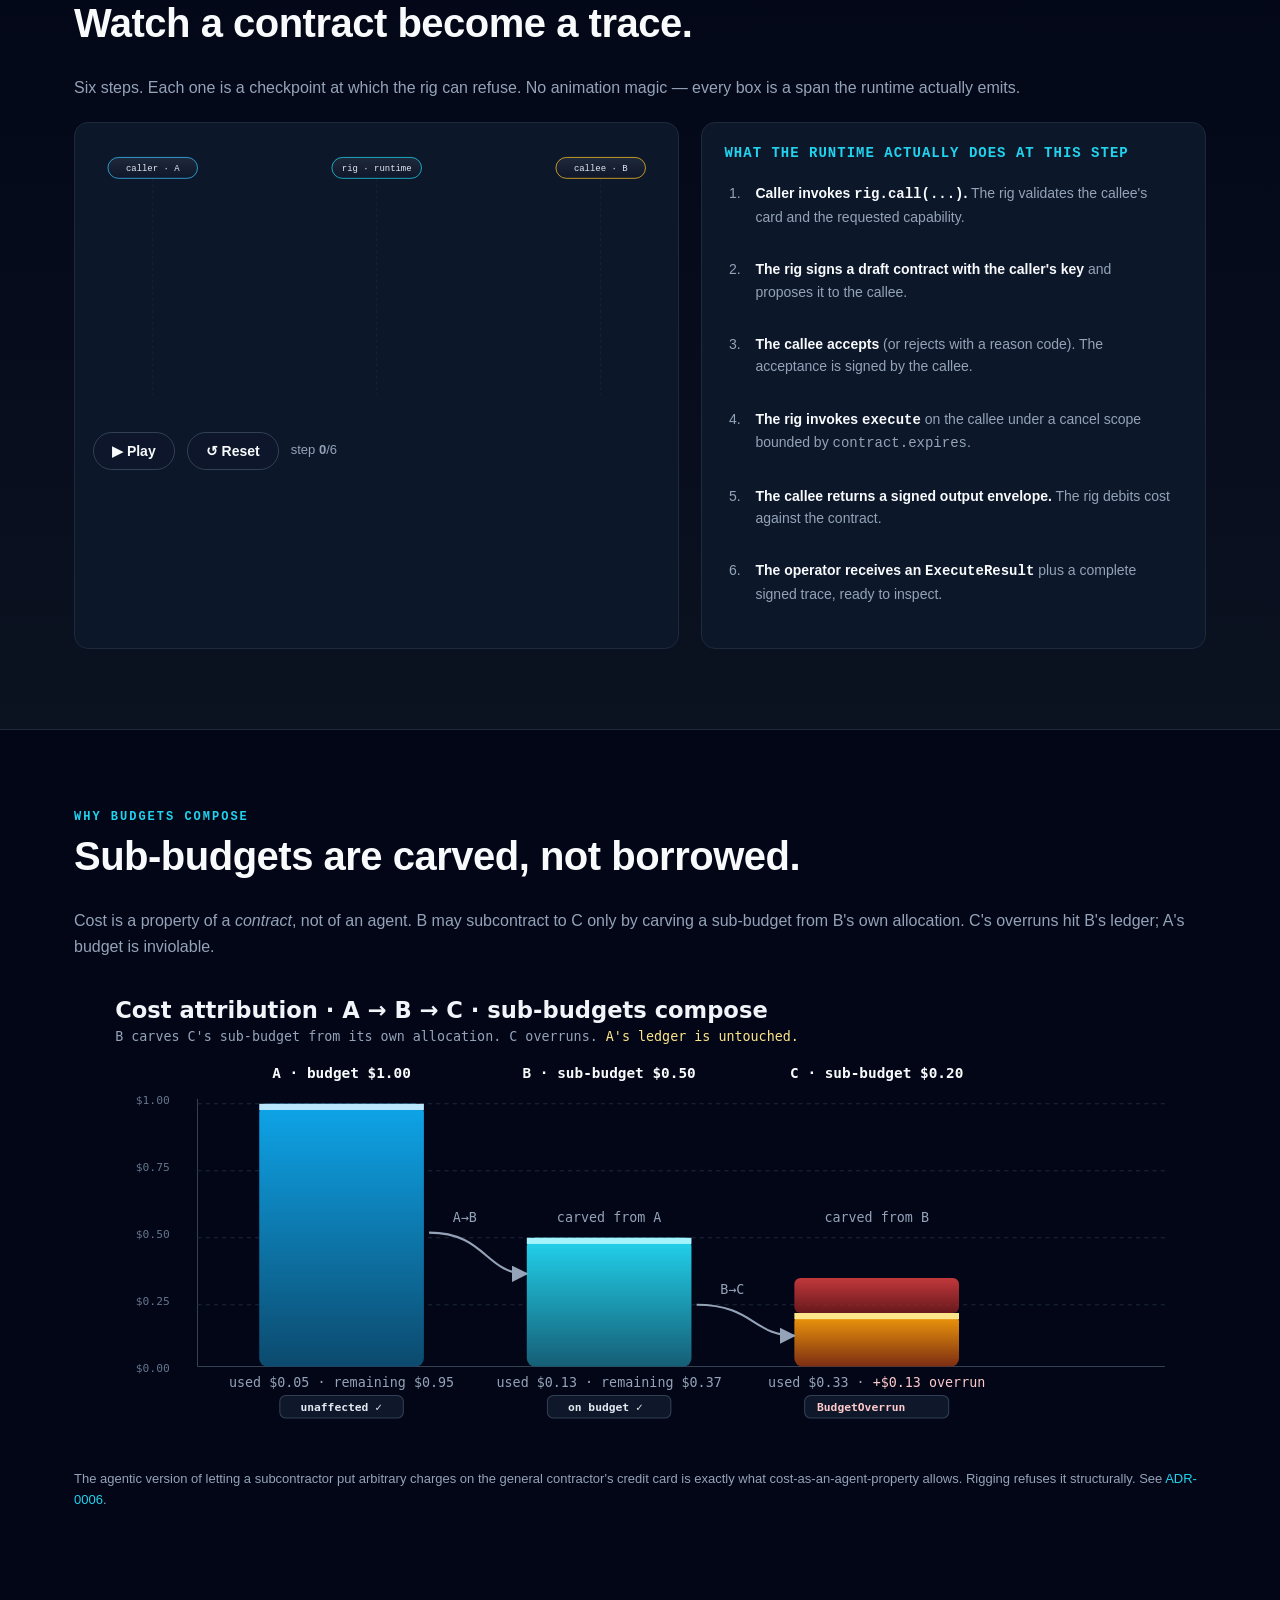
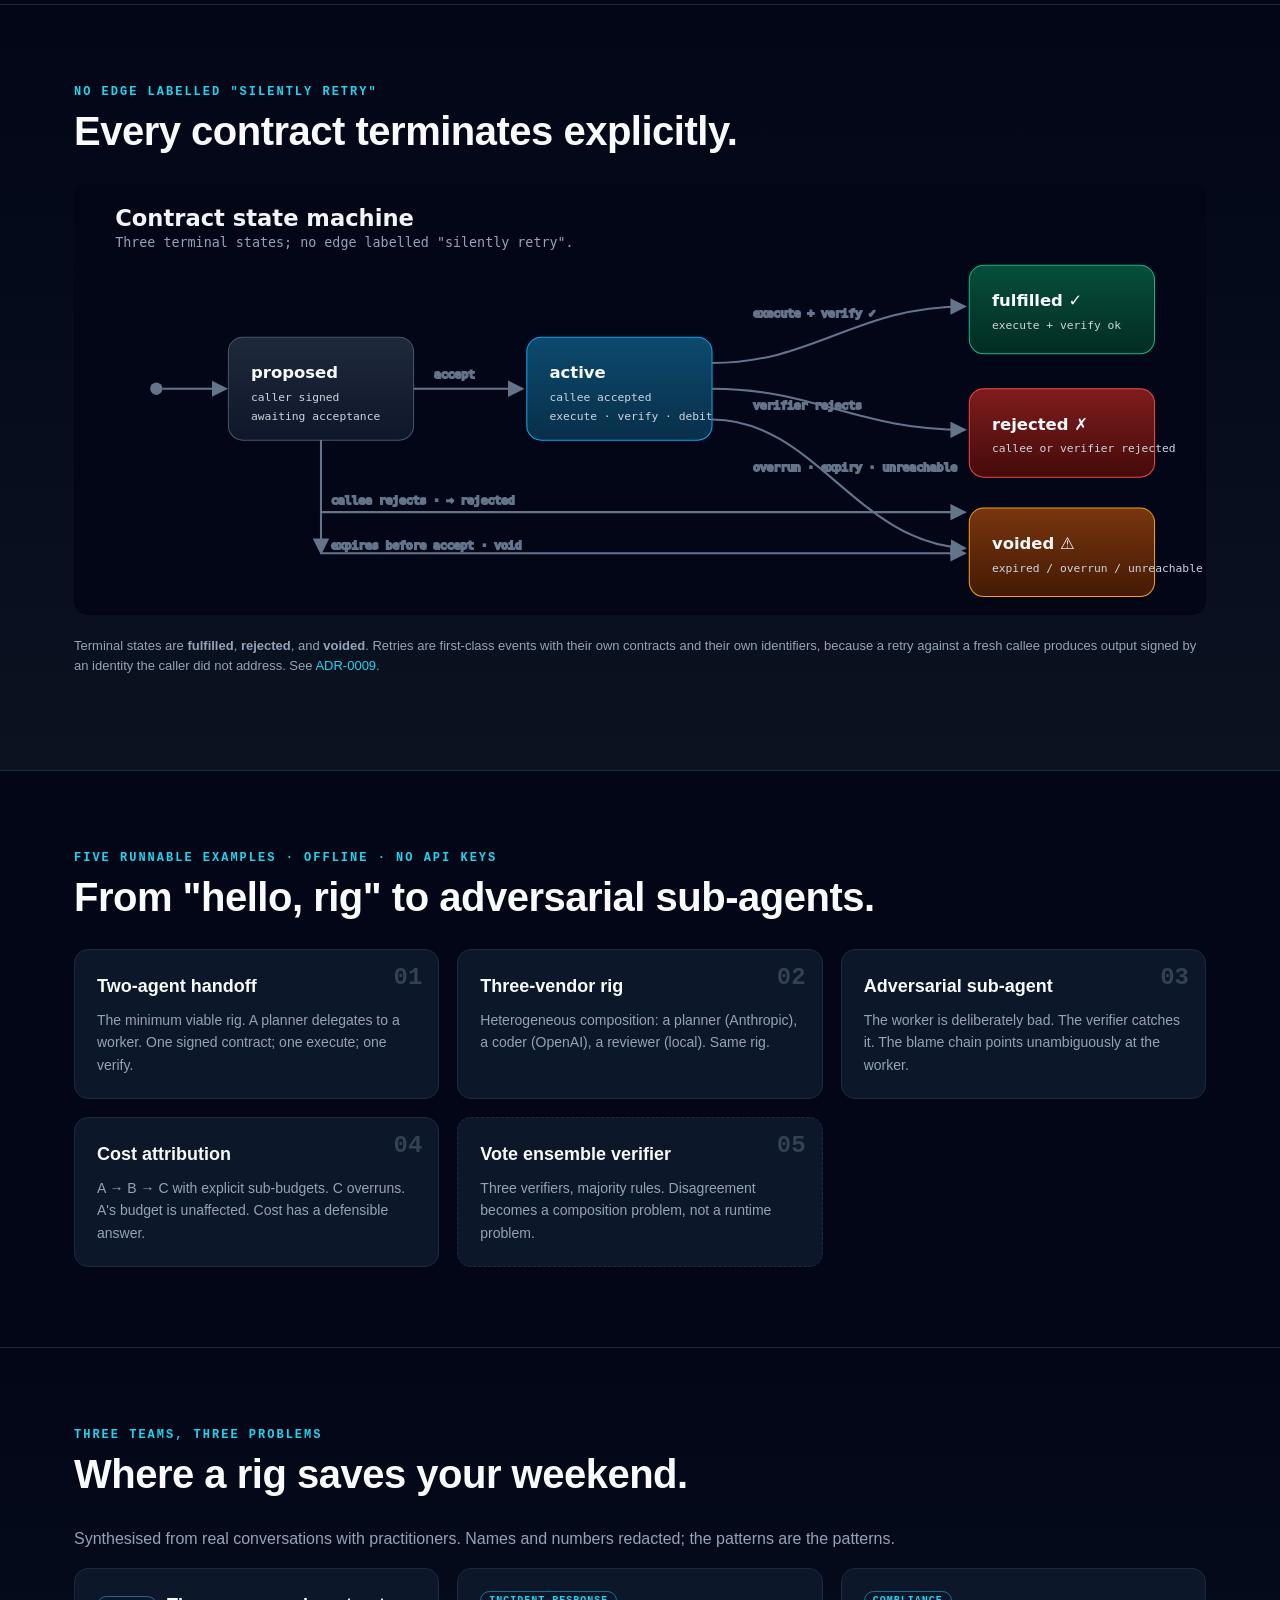
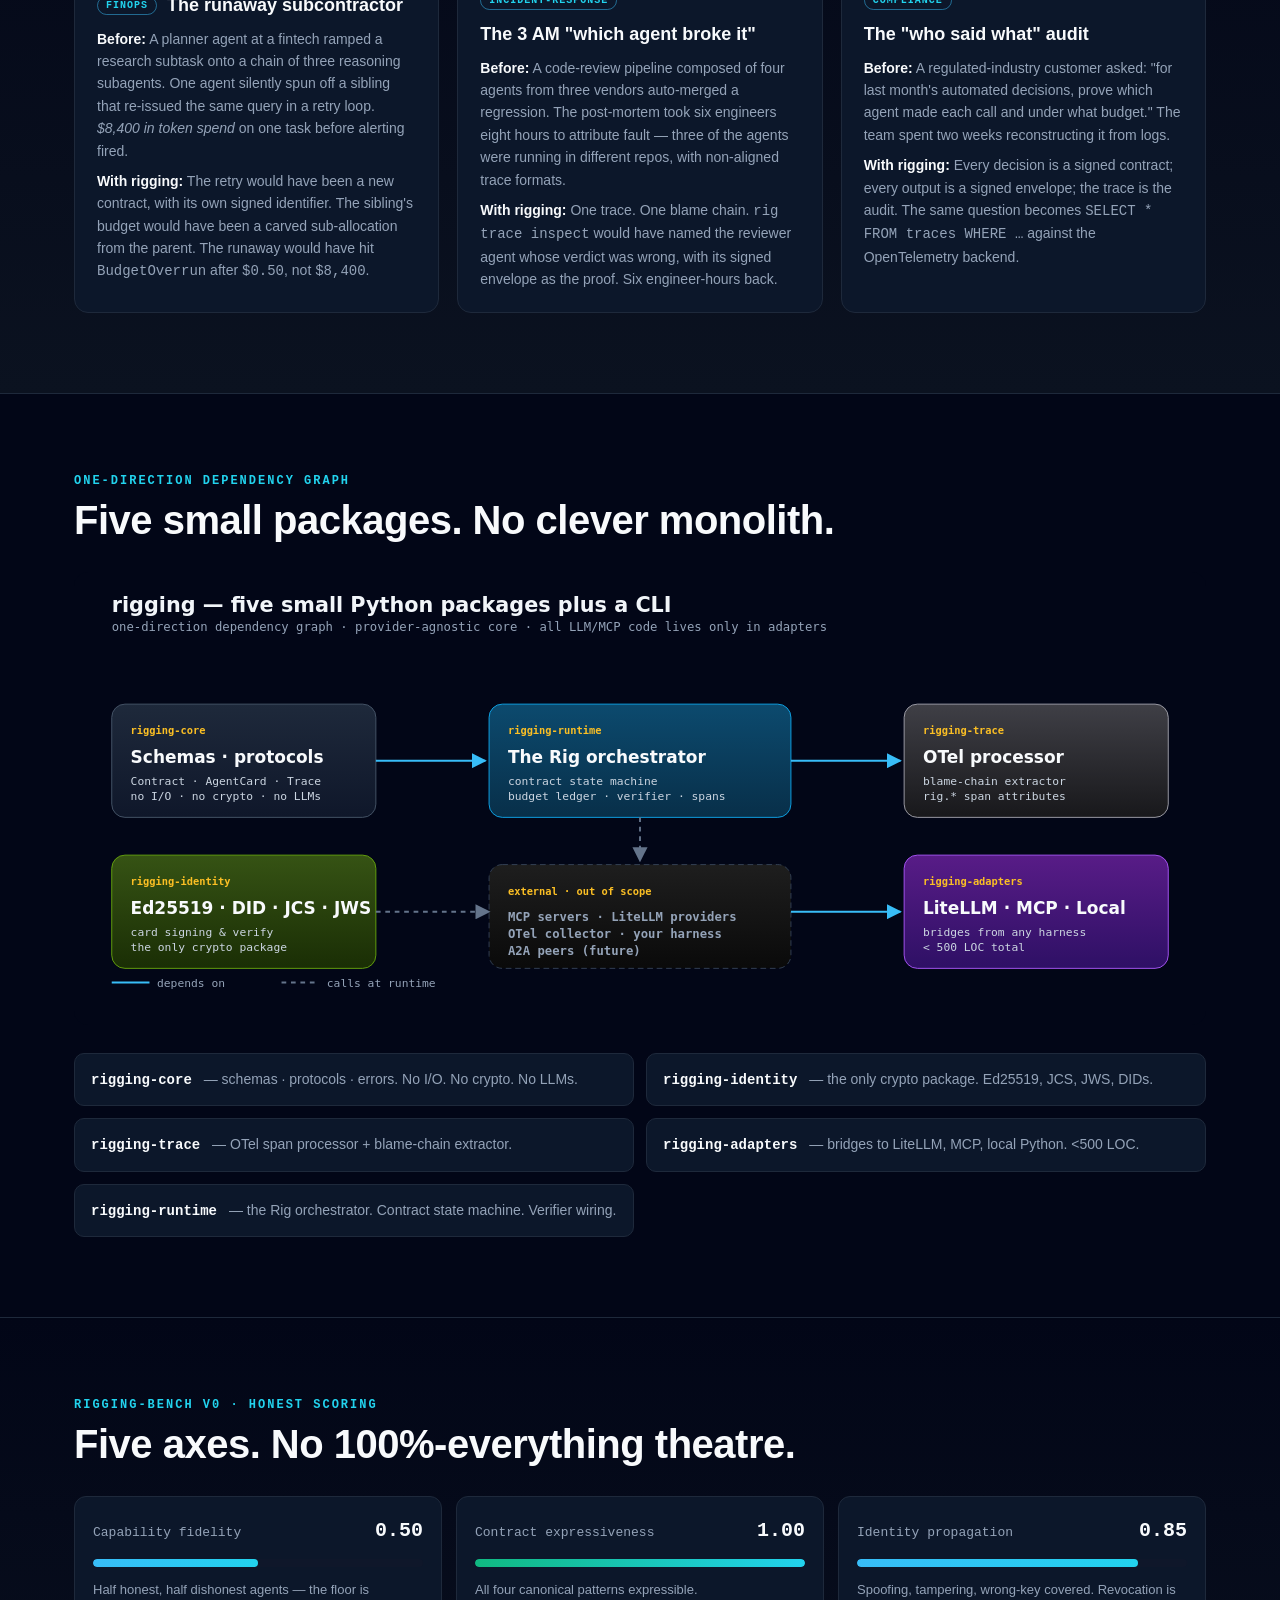
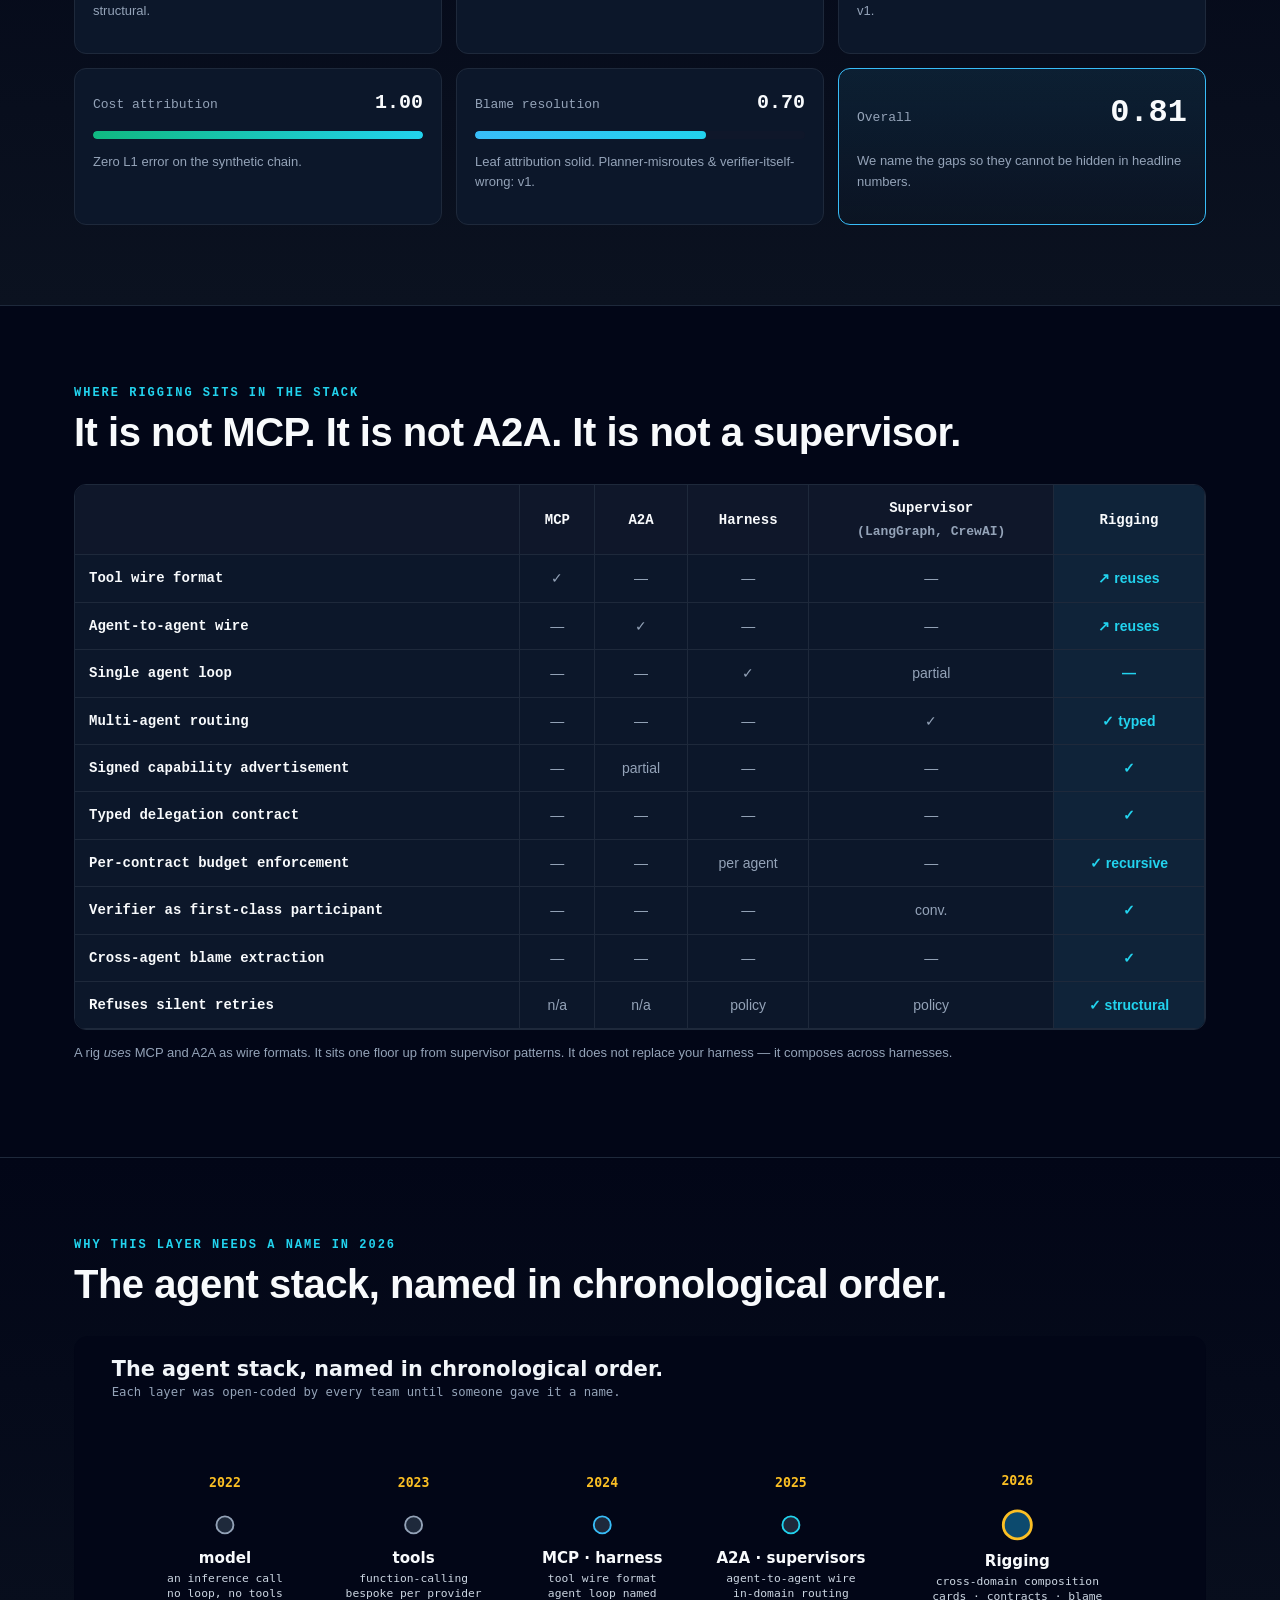
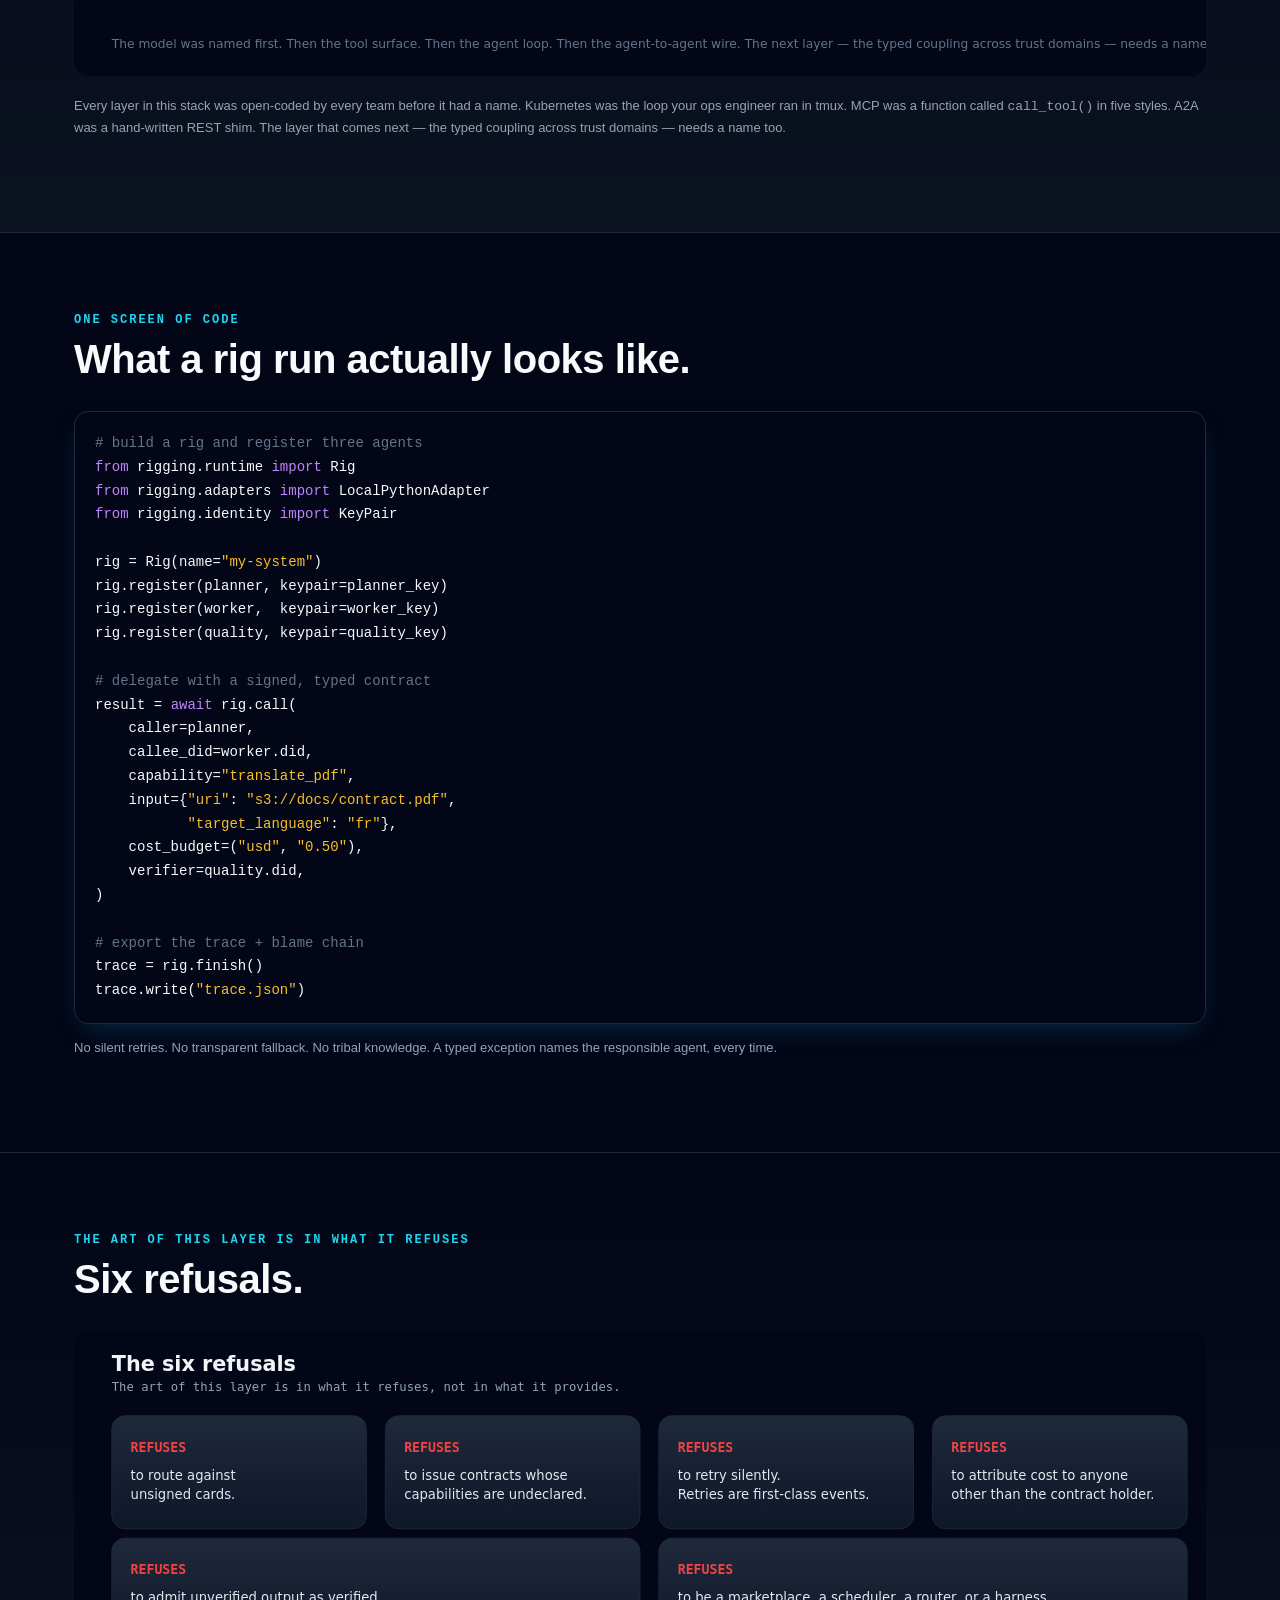
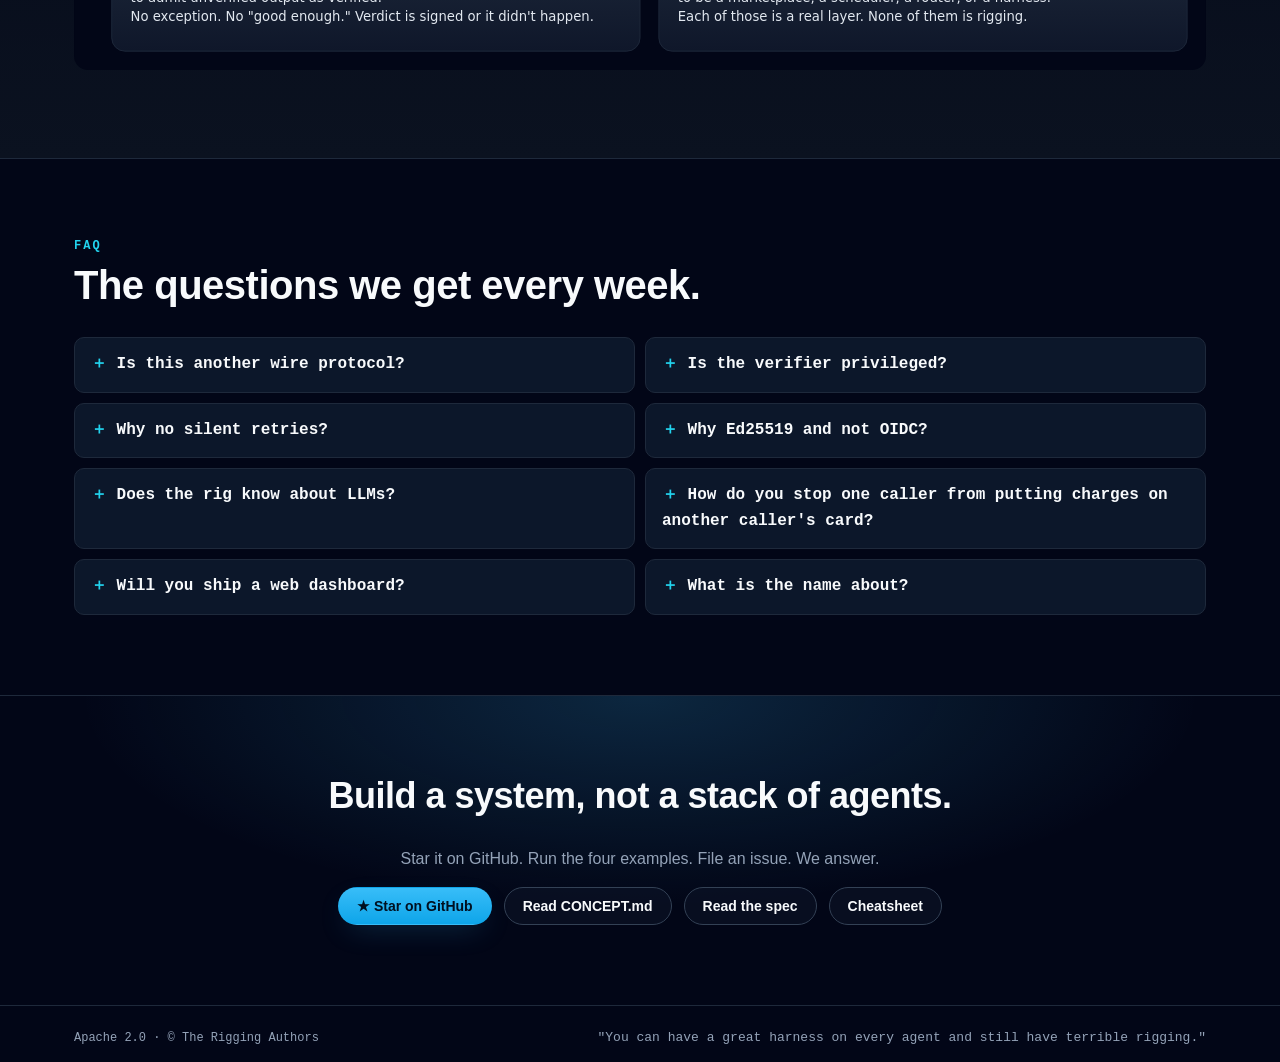
==== commit cad003bc: "New visual assets (in assets/ + mirrored to site/assets/) hero.svg — now animated (twinkling stars, " ====
--- a/site/index.html
+++ b/site/index.html
@@ -26,11 +26,15 @@
       <a href="#why">Why</a>
       <a href="#how">How</a>
       <a href="#explorer">Live trace</a>
+      <a href="#negotiation">Negotiation</a>
+      <a href="#cost">Cost</a>
       <a href="#examples">Examples</a>
-      <a href="#bench">Benchmarks</a>
+      <a href="#bench">Bench</a>
       <a href="#compare">vs.</a>
+      <a href="#timeline">Why now?</a>
       <a href="#faq">FAQ</a>
-      <a class="cta" href="https://github.com/the-rigging-authors/rigging" target="_blank" rel="noopener">GitHub →</a>
+      <a href="./cheatsheet.html">Cheatsheet</a>
+      <a class="cta" href="https://github.com/bettyguo/rigging" target="_blank" rel="noopener">GitHub →</a>
     </nav>
   </div>
 </header>
@@ -50,7 +54,7 @@
         Signed cards. Delegation contracts. Mechanical blame.
       </p>
       <div class="hero-cta">
-        <a class="btn btn-primary" href="https://github.com/the-rigging-authors/rigging" target="_blank" rel="noopener">★ Star on GitHub</a>
+        <a class="btn btn-primary" href="https://github.com/bettyguo/rigging" target="_blank" rel="noopener">★ Star on GitHub</a>
         <a class="btn btn-ghost" href="#explorer">See a live trace ↓</a>
       </div>
       <div class="install">
@@ -76,6 +80,20 @@
   <div class="marquee-track">
     <span>cards refuse · contracts sign · blame propagates · cards refuse · contracts sign · blame propagates · cards refuse · contracts sign · blame propagates · </span>
     <span>cards refuse · contracts sign · blame propagates · cards refuse · contracts sign · blame propagates · cards refuse · contracts sign · blame propagates · </span>
+  </div>
+</section>
+
+<!-- ===================== QUOTE PULLQUOTE ===================== -->
+<section class="band pullquote">
+  <div class="container">
+    <blockquote class="quote">
+      <p>
+        “You can have a great harness on every agent and still
+        have <em>terrible rigging</em>.<br/>
+        If you’re not the model, and you’re not the harness, you’re the rigging.”
+      </p>
+      <footer>— <code>CONCEPT.md</code></footer>
+    </blockquote>
   </div>
 </section>
 
@@ -137,7 +155,7 @@
         silently fix things</em>. A friendly system absorbs partial failure
         and gives the caller a working answer. A friendly system also
         destroys the chain of evidence that blame attribution depends on.
-        <a href="https://github.com/the-rigging-authors/rigging/blob/main/CONCEPT.md">Keep reading →</a>
+        <a href="https://github.com/bettyguo/rigging/blob/main/CONCEPT.md">Keep reading →</a>
       </p>
     </details>
   </div>
@@ -185,37 +203,211 @@
   </div>
 </section>
 
+<!-- ===================== NEGOTIATION ANIMATION ===================== -->
+<section id="negotiation" class="band band-dark">
+  <div class="container">
+    <p class="eyebrow">Interactive · press <kbd>▶</kbd></p>
+    <h2>Watch a contract become a trace.</h2>
+    <p class="muted">
+      Six steps. Each one is a checkpoint at which the rig can refuse.
+      No animation magic — every box is a span the runtime actually emits.
+    </p>
+
+    <div class="negotiation">
+      <div class="neg-stage">
+        <svg viewBox="0 0 760 360" class="neg-svg" aria-hidden="true">
+          <!-- two participants + rig in the middle -->
+          <defs>
+            <linearGradient id="ng-card" x1="0" x2="0" y1="0" y2="1">
+              <stop offset="0%" stop-color="#1e293b"/>
+              <stop offset="100%" stop-color="#0f172a"/>
+            </linearGradient>
+          </defs>
+
+          <!-- swim lanes -->
+          <g stroke="#1e293b" stroke-dasharray="4 4">
+            <line x1="80"  y1="50" x2="80"  y2="340"/>
+            <line x1="380" y1="50" x2="380" y2="340"/>
+            <line x1="680" y1="50" x2="680" y2="340"/>
+          </g>
+
+          <!-- participant headers -->
+          <g font-family="ui-monospace, monospace" font-size="12">
+            <rect x="20"  y="22" width="120" height="28" rx="14" fill="url(#ng-card)" stroke="#38bdf8"/>
+            <text x="80"  y="40" text-anchor="middle" fill="#e2e8f0">caller · A</text>
+
+            <rect x="320" y="22" width="120" height="28" rx="14" fill="url(#ng-card)" stroke="#22d3ee"/>
+            <text x="380" y="40" text-anchor="middle" fill="#e2e8f0">rig · runtime</text>
+
+            <rect x="620" y="22" width="120" height="28" rx="14" fill="url(#ng-card)" stroke="#fbbf24"/>
+            <text x="680" y="40" text-anchor="middle" fill="#e2e8f0">callee · B</text>
+          </g>
+
+          <!-- arrows (revealed by class on parent) -->
+          <g id="neg-arrows" font-family="ui-monospace, monospace" font-size="11" fill="#94a3b8">
+            <g class="neg-arrow" data-step="1">
+              <line x1="80"  y1="90"  x2="370" y2="90"  stroke="#38bdf8" stroke-width="2" marker-end="url(#mEnd)"/>
+              <text x="220" y="80" text-anchor="middle">rig.call(B, cap, budget)</text>
+            </g>
+            <g class="neg-arrow" data-step="2">
+              <line x1="380" y1="135" x2="670" y2="135" stroke="#22d3ee" stroke-width="2" marker-end="url(#mEnd)"/>
+              <text x="525" y="125" text-anchor="middle">contract.propose · sig(A) ✓</text>
+            </g>
+            <g class="neg-arrow" data-step="3">
+              <line x1="680" y1="180" x2="390" y2="180" stroke="#10b981" stroke-width="2" marker-end="url(#mEnd)"/>
+              <text x="525" y="170" text-anchor="middle">contract.accept · sig(B) ✓</text>
+            </g>
+            <g class="neg-arrow" data-step="4">
+              <line x1="380" y1="225" x2="670" y2="225" stroke="#22d3ee" stroke-width="2" marker-end="url(#mEnd)"/>
+              <text x="525" y="215" text-anchor="middle">execute(contract)</text>
+            </g>
+            <g class="neg-arrow" data-step="5">
+              <line x1="680" y1="270" x2="390" y2="270" stroke="#fbbf24" stroke-width="2" marker-end="url(#mEnd)"/>
+              <text x="525" y="260" text-anchor="middle">output · sig(B) · cost=usd 0.12</text>
+            </g>
+            <g class="neg-arrow" data-step="6">
+              <line x1="380" y1="315" x2="90"  y2="315" stroke="#a7f3d0" stroke-width="2" marker-end="url(#mEnd)"/>
+              <text x="220" y="305" text-anchor="middle">ExecuteResult + trace</text>
+            </g>
+          </g>
+
+          <defs>
+            <marker id="mEnd" viewBox="0 0 10 10" refX="9" refY="5" markerWidth="7" markerHeight="7" orient="auto">
+              <path d="M0 0 L10 5 L0 10 z" fill="#64748b"/>
+            </marker>
+          </defs>
+        </svg>
+
+        <div class="neg-controls">
+          <button class="btn btn-ghost" id="neg-play">▶ Play</button>
+          <button class="btn btn-ghost" id="neg-reset">↺ Reset</button>
+          <span class="muted small">step <strong id="neg-step">0</strong>/6</span>
+        </div>
+      </div>
+
+      <aside class="neg-side">
+        <h4>What the runtime actually does at this step</h4>
+        <ol class="neg-steps" id="neg-steps">
+          <li><strong>Caller invokes <code>rig.call(...)</code>.</strong> The rig validates the callee's card and the requested capability.</li>
+          <li><strong>The rig signs a draft contract with the caller's key</strong> and proposes it to the callee.</li>
+          <li><strong>The callee accepts</strong> (or rejects with a reason code). The acceptance is signed by the callee.</li>
+          <li><strong>The rig invokes <code>execute</code></strong> on the callee under a cancel scope bounded by <code>contract.expires</code>.</li>
+          <li><strong>The callee returns a signed output envelope.</strong> The rig debits cost against the contract.</li>
+          <li><strong>The operator receives an <code>ExecuteResult</code></strong> plus a complete signed trace, ready to inspect.</li>
+        </ol>
+      </aside>
+    </div>
+  </div>
+</section>
+
+<!-- ===================== COST ATTRIBUTION ===================== -->
+<section id="cost" class="band">
+  <div class="container">
+    <p class="eyebrow">Why budgets compose</p>
+    <h2>Sub-budgets are carved, not borrowed.</h2>
+    <p class="muted">
+      Cost is a property of a <em>contract</em>, not of an agent.
+      B may subcontract to C only by carving a sub-budget from B's own
+      allocation. C's overruns hit B's ledger; A's budget is inviolable.
+    </p>
+    <img class="full" src="./assets/cost-waterfall.svg" alt="Cost attribution waterfall — A → B → C" />
+    <p class="muted small">
+      The agentic version of letting a subcontractor put arbitrary charges
+      on the general contractor's credit card is exactly what
+      cost-as-an-agent-property allows. Rigging refuses it structurally.
+      See <a href="https://github.com/bettyguo/rigging/blob/main/docs/adr/0006-explicit-budget-propagation.md">ADR-0006</a>.
+    </p>
+  </div>
+</section>
+
+<!-- ===================== STATE MACHINE ===================== -->
+<section class="band band-dark">
+  <div class="container">
+    <p class="eyebrow">No edge labelled "silently retry"</p>
+    <h2>Every contract terminates explicitly.</h2>
+    <img class="full" src="./assets/state-machine.svg" alt="Contract state machine" />
+    <p class="muted small">
+      Terminal states are <strong>fulfilled</strong>, <strong>rejected</strong>, and <strong>voided</strong>.
+      Retries are first-class events with their own contracts and their own
+      identifiers, because a retry against a fresh callee produces output
+      signed by an identity the caller did not address. See
+      <a href="https://github.com/bettyguo/rigging/blob/main/docs/adr/0009-no-silent-retries.md">ADR-0009</a>.
+    </p>
+  </div>
+</section>
+
 <!-- ===================== EXAMPLES ===================== -->
-<section id="examples" class="band band-dark">
-  <div class="container">
-    <p class="eyebrow">Four runnable examples · offline · no API keys</p>
+<section id="examples" class="band">
+  <div class="container">
+    <p class="eyebrow">Five runnable examples · offline · no API keys</p>
     <h2>From "hello, rig" to adversarial sub-agents.</h2>
     <div class="cards">
-      <a class="card" href="https://github.com/the-rigging-authors/rigging/tree/main/examples/01_two_agent_handoff">
+      <a class="card" href="https://github.com/bettyguo/rigging/tree/main/examples/01_two_agent_handoff">
         <span class="card-num">01</span>
         <h3>Two-agent handoff</h3>
         <p>The minimum viable rig. A planner delegates to a worker. One signed contract; one execute; one verify.</p>
       </a>
-      <a class="card" href="https://github.com/the-rigging-authors/rigging/tree/main/examples/02_three_vendor_rig">
+      <a class="card" href="https://github.com/bettyguo/rigging/tree/main/examples/02_three_vendor_rig">
         <span class="card-num">02</span>
         <h3>Three-vendor rig</h3>
         <p>Heterogeneous composition: a planner (Anthropic), a coder (OpenAI), a reviewer (local). Same rig.</p>
       </a>
-      <a class="card" href="https://github.com/the-rigging-authors/rigging/tree/main/examples/03_adversarial_subagent">
+      <a class="card" href="https://github.com/bettyguo/rigging/tree/main/examples/03_adversarial_subagent">
         <span class="card-num">03</span>
         <h3>Adversarial sub-agent</h3>
         <p>The worker is deliberately bad. The verifier catches it. The blame chain points unambiguously at the worker.</p>
       </a>
-      <a class="card" href="https://github.com/the-rigging-authors/rigging/tree/main/examples/04_cost_attribution">
+      <a class="card" href="https://github.com/bettyguo/rigging/tree/main/examples/04_cost_attribution">
         <span class="card-num">04</span>
         <h3>Cost attribution</h3>
         <p>A → B → C with explicit sub-budgets. C overruns. A's budget is unaffected. Cost has a defensible answer.</p>
       </a>
-      <a class="card extra" href="https://github.com/the-rigging-authors/rigging/tree/main/examples/05_vote_ensemble">
+      <a class="card extra" href="https://github.com/bettyguo/rigging/tree/main/examples/05_vote_ensemble">
         <span class="card-num">05</span>
         <h3>Vote ensemble verifier</h3>
         <p>Three verifiers, majority rules. Disagreement becomes a composition problem, not a runtime problem.</p>
       </a>
+    </div>
+  </div>
+</section>
+
+<!-- ===================== CASE STUDIES ===================== -->
+<section id="cases" class="band band-dark">
+  <div class="container">
+    <p class="eyebrow">Three teams, three problems</p>
+    <h2>Where a rig saves your weekend.</h2>
+    <p class="muted">
+      Synthesised from real conversations with practitioners. Names and
+      numbers redacted; the patterns are the patterns.
+    </p>
+
+    <div class="case-grid">
+      <article class="case">
+        <header>
+          <span class="case-tag">finops</span>
+          <h3>The runaway subcontractor</h3>
+        </header>
+        <p><strong>Before:</strong> A planner agent at a fintech ramped a research subtask onto a chain of three reasoning subagents. One agent silently spun off a sibling that re-issued the same query in a retry loop. <em>$8,400 in token spend</em> on one task before alerting fired.</p>
+        <p><strong>With rigging:</strong> The retry would have been a new contract, with its own signed identifier. The sibling's budget would have been a carved sub-allocation from the parent. The runaway would have hit <code>BudgetOverrun</code> after <code>$0.50</code>, not <code>$8,400</code>.</p>
+      </article>
+
+      <article class="case">
+        <header>
+          <span class="case-tag">incident-response</span>
+          <h3>The 3 AM "which agent broke it"</h3>
+        </header>
+        <p><strong>Before:</strong> A code-review pipeline composed of four agents from three vendors auto-merged a regression. The post-mortem took six engineers eight hours to attribute fault — three of the agents were running in different repos, with non-aligned trace formats.</p>
+        <p><strong>With rigging:</strong> One trace. One blame chain. <code>rig trace inspect</code> would have named the reviewer agent whose verdict was wrong, with its signed envelope as the proof. Six engineer-hours back.</p>
+      </article>
+
+      <article class="case">
+        <header>
+          <span class="case-tag">compliance</span>
+          <h3>The "who said what" audit</h3>
+        </header>
+        <p><strong>Before:</strong> A regulated-industry customer asked: "for last month's automated decisions, prove which agent made each call and under what budget." The team spent two weeks reconstructing it from logs.</p>
+        <p><strong>With rigging:</strong> Every decision is a signed contract; every output is a signed envelope; the trace is the audit. The same question becomes <code>SELECT * FROM traces WHERE …</code> against the OpenTelemetry backend.</p>
+      </article>
     </div>
   </div>
 </section>
@@ -312,12 +504,28 @@
   </div>
 </section>
 
+<!-- ===================== TIMELINE ===================== -->
+<section id="timeline" class="band band-dark">
+  <div class="container">
+    <p class="eyebrow">Why this layer needs a name in 2026</p>
+    <h2>The agent stack, named in chronological order.</h2>
+    <img class="full" src="./assets/timeline.svg" alt="Timeline 2022 → 2026 — model · tools · MCP · A2A · rigging" />
+    <p class="muted small">
+      Every layer in this stack was open-coded by every team before it had
+      a name. Kubernetes was the loop your ops engineer ran in tmux.
+      MCP was a function called <code>call_tool()</code> in five styles.
+      A2A was a hand-written REST shim. The layer that comes next — the
+      typed coupling across trust domains — needs a name too.
+    </p>
+  </div>
+</section>
+
 <!-- ===================== CODE WALKTHROUGH ===================== -->
-<section id="code" class="band band-dark">
+<section id="code" class="band">
   <div class="container">
     <p class="eyebrow">One screen of code</p>
     <h2>What a rig run actually looks like.</h2>
-<pre class="code-block"><code><span class="cmt"># build a rig and register two agents</span>
+<pre class="code-block"><code><span class="cmt"># build a rig and register three agents</span>
 <span class="kw">from</span> rigging.runtime <span class="kw">import</span> Rig
 <span class="kw">from</span> rigging.adapters <span class="kw">import</span> LocalPythonAdapter
 <span class="kw">from</span> rigging.identity <span class="kw">import</span> KeyPair
@@ -348,6 +556,15 @@
   </div>
 </section>
 
+<!-- ===================== REFUSALS ===================== -->
+<section class="band band-dark">
+  <div class="container">
+    <p class="eyebrow">The art of this layer is in what it refuses</p>
+    <h2>Six refusals.</h2>
+    <img class="full" src="./assets/refusals.svg" alt="The six refusals: cards, contracts, retries, cost, verification, scope" />
+  </div>
+</section>
+
 <!-- ===================== FAQ ===================== -->
 <section id="faq" class="band">
   <div class="container">
@@ -360,7 +577,7 @@
       </details>
       <details>
         <summary>Is the verifier privileged?</summary>
-        <p>No — and we tried that first. A verifier is just an agent whose card declares a <code>verify</code> capability. The runtime invariants apply to it uniformly. Disagreement becomes a composition problem (vote, recurse), not a runtime problem. See <a href="https://github.com/the-rigging-authors/rigging/blob/main/docs/adr/0007-verifier-as-agent.md">ADR-0007</a>.</p>
+        <p>No — and we tried that first. A verifier is just an agent whose card declares a <code>verify</code> capability. The runtime invariants apply to it uniformly. Disagreement becomes a composition problem (vote, recurse), not a runtime problem. See <a href="https://github.com/bettyguo/rigging/blob/main/docs/adr/0007-verifier-as-agent.md">ADR-0007</a>.</p>
       </details>
       <details>
         <summary>Why no silent retries?</summary>
@@ -376,7 +593,7 @@
       </details>
       <details>
         <summary>How do you stop one caller from putting charges on another caller's card?</summary>
-        <p>Cost is a property of a contract, not of an agent. B may subcontract to C only by carving a sub-budget from its own allocation. C's overruns hit B's ledger; A's budget is inviolable. See <a href="https://github.com/the-rigging-authors/rigging/blob/main/docs/adr/0006-explicit-budget-propagation.md">ADR-0006</a>.</p>
+        <p>Cost is a property of a contract, not of an agent. B may subcontract to C only by carving a sub-budget from its own allocation. C's overruns hit B's ledger; A's budget is inviolable. See <a href="https://github.com/bettyguo/rigging/blob/main/docs/adr/0006-explicit-budget-propagation.md">ADR-0006</a>.</p>
       </details>
       <details>
         <summary>Will you ship a web dashboard?</summary>
@@ -396,9 +613,10 @@
     <h2>Build a system, not a stack of agents.</h2>
     <p class="muted">Star it on GitHub. Run the four examples. File an issue. We answer.</p>
     <div class="cta-row">
-      <a class="btn btn-primary" href="https://github.com/the-rigging-authors/rigging" target="_blank" rel="noopener">★ Star on GitHub</a>
-      <a class="btn btn-ghost" href="https://github.com/the-rigging-authors/rigging/blob/main/CONCEPT.md" target="_blank" rel="noopener">Read CONCEPT.md</a>
-      <a class="btn btn-ghost" href="https://github.com/the-rigging-authors/rigging/blob/main/docs/spec/rig-contract-v0.md" target="_blank" rel="noopener">Read the spec</a>
+      <a class="btn btn-primary" href="https://github.com/bettyguo/rigging" target="_blank" rel="noopener">★ Star on GitHub</a>
+      <a class="btn btn-ghost" href="https://github.com/bettyguo/rigging/blob/main/CONCEPT.md" target="_blank" rel="noopener">Read CONCEPT.md</a>
+      <a class="btn btn-ghost" href="https://github.com/bettyguo/rigging/blob/main/docs/spec/rig-contract-v0.md" target="_blank" rel="noopener">Read the spec</a>
+      <a class="btn btn-ghost" href="./cheatsheet.html">Cheatsheet</a>
     </div>
   </div>
 </section>
--- a/site/styles.css
+++ b/site/styles.css
@@ -41,6 +41,11 @@
 a { color: var(--accent-2); text-decoration: none; }
 a:hover { color: var(--accent); }
 code, pre { font-family: var(--mono); }
+kbd {
+  font-family: var(--mono); font-size: 11px;
+  padding: 1px 6px; border-radius: 4px;
+  border: 1px solid var(--line-2); background: var(--bg-3); color: var(--ink);
+}
 .container { max-width: 1180px; margin: 0 auto; padding: 0 24px; }
 .muted { color: var(--ink-mute); }
 .small { font-size: 13px; }
@@ -55,7 +60,7 @@
 }
 .nav-row {
   display: flex; align-items: center; justify-content: space-between;
-  height: 64px;
+  height: 64px; gap: 16px;
 }
 .brand {
   display: flex; align-items: center; gap: 10px;
@@ -65,15 +70,15 @@
   font: 600 11px var(--mono); color: var(--accent-2);
   padding: 2px 6px; border: 1px solid var(--line-2); border-radius: 999px;
 }
-.nav-links { display: flex; align-items: center; gap: 20px; }
-.nav-links a { color: var(--ink-mute); font-size: 14px; }
+.nav-links { display: flex; align-items: center; gap: 18px; flex-wrap: wrap; }
+.nav-links a { color: var(--ink-mute); font-size: 13px; }
 .nav-links a:hover { color: var(--ink); }
 .nav-links .cta {
   color: var(--ink); border: 1px solid var(--line-2);
   padding: 6px 12px; border-radius: 999px;
 }
 .nav-links .cta:hover { border-color: var(--accent); }
-@media (max-width: 760px) {
+@media (max-width: 1080px) {
   .nav-links a:not(.cta) { display:none; }
 }
 
@@ -176,6 +181,21 @@
 .band-cta h2 { font-size: 36px; }
 .full { width: 100%; height: auto; border-radius: 14px; }
 
+/* =================== PULLQUOTE =================== */
+.pullquote { padding: 56px 0; background: rgba(2,6,23,0.55); }
+.pullquote .quote {
+  margin: 0 auto; max-width: 920px; text-align: center;
+  font: 500 24px/1.5 var(--sans); color: var(--ink-mute);
+  border: none;
+}
+.pullquote .quote em {
+  font-style: italic; color: var(--gold); font-weight: 600;
+}
+.pullquote .quote p { margin: 0 0 14px; }
+.pullquote .quote footer {
+  font-family: var(--mono); font-size: 12px; color: var(--ink-faint);
+}
+
 /* =================== WHY GRID =================== */
 .why-grid { display: grid; gap: 20px; grid-template-columns: 1fr 1fr; }
 @media (max-width: 860px) { .why-grid { grid-template-columns: 1fr; } }
@@ -215,6 +235,29 @@
 .card h3 { margin: 0 0 8px; font-size: 18px; }
 .card p { color: var(--ink-mute); margin: 0; font-size: 14px; }
 .card.extra { border-style: dashed; }
+
+/* =================== CASE GRID =================== */
+.case-grid {
+  display: grid; gap: 18px;
+  grid-template-columns: repeat(3, 1fr);
+}
+@media (max-width: 980px) { .case-grid { grid-template-columns: 1fr; } }
+.case {
+  background: var(--panel); border: 1px solid var(--line);
+  padding: 22px; border-radius: 14px;
+}
+.case header {
+  display: flex; align-items: center; gap: 10px; margin-bottom: 8px;
+  flex-wrap: wrap;
+}
+.case-tag {
+  font: 700 10px var(--mono); letter-spacing: 1px;
+  color: var(--accent-2); text-transform: uppercase;
+  padding: 3px 8px; border: 1px solid rgba(56,189,248,0.5); border-radius: 999px;
+}
+.case h3 { margin: 0; font-size: 18px; }
+.case p { color: var(--ink-mute); margin: 8px 0 0; font-size: 14px; }
+.case p strong { color: var(--ink); }
 
 /* =================== ARCHITECTURE LIST =================== */
 .grid-list {
@@ -313,6 +356,55 @@
 .verdict .bad   { color: var(--bad); }
 .verdict .warn  { color: var(--warn); }
 
+/* =================== NEGOTIATION ANIMATION =================== */
+.negotiation {
+  display: grid; gap: 22px; grid-template-columns: 1.2fr 1fr;
+  margin-top: 22px;
+}
+@media (max-width: 980px) { .negotiation { grid-template-columns: 1fr; } }
+
+.neg-stage {
+  background: var(--panel); border: 1px solid var(--line);
+  border-radius: 14px; padding: 18px;
+}
+.neg-svg { width: 100%; height: auto; }
+.neg-svg .neg-arrow {
+  opacity: 0; transition: opacity 350ms ease;
+}
+.neg-svg .neg-arrow.visible { opacity: 1; }
+.neg-svg .neg-arrow.flashing line { animation: flashLine 1s ease-out 1; }
+@keyframes flashLine {
+  0%   { stroke-width: 2; filter: drop-shadow(0 0 0 transparent); }
+  40%  { stroke-width: 4; filter: drop-shadow(0 0 8px rgba(56,189,248,0.9)); }
+  100% { stroke-width: 2; filter: drop-shadow(0 0 0 transparent); }
+}
+
+.neg-controls {
+  display: flex; align-items: center; gap: 12px; margin-top: 14px;
+}
+
+.neg-side {
+  background: var(--panel); border: 1px solid var(--line);
+  border-radius: 14px; padding: 22px;
+}
+.neg-side h4 {
+  margin: 0 0 12px; font: 700 14px var(--mono);
+  color: var(--accent-2); text-transform: uppercase; letter-spacing: 1px;
+}
+.neg-steps { padding-left: 20px; margin: 0; color: var(--ink-mute); font-size: 14px; }
+.neg-steps li {
+  margin-bottom: 12px; padding: 8px 10px;
+  border-radius: 8px; border: 1px solid transparent;
+  transition: border-color 0.2s ease, background 0.2s ease;
+}
+.neg-steps li strong { color: var(--ink); }
+.neg-steps li.current {
+  border-color: var(--accent);
+  background: linear-gradient(180deg, rgba(56,189,248,0.10), rgba(56,189,248,0.02));
+}
+.neg-steps li.done { color: var(--ink-faint); }
+.neg-steps li.done strong { color: var(--ink-mute); }
+
 /* =================== BENCH =================== */
 .bench-grid {
   display: grid; gap: 14px;
@@ -405,3 +497,36 @@
   display: flex; align-items: center; justify-content: space-between; gap: 20px; flex-wrap: wrap;
   font-family: var(--mono); font-size: 12px; color: var(--ink-mute);
 }
+
+/* =================== CHEATSHEET =================== */
+.cheat {
+  padding: 60px 0;
+  display: grid; gap: 22px;
+  grid-template-columns: repeat(3, 1fr);
+}
+@media (max-width: 980px) { .cheat { grid-template-columns: 1fr 1fr; } }
+@media (max-width: 640px) { .cheat { grid-template-columns: 1fr; } }
+.cheat-card {
+  background: var(--panel); border: 1px solid var(--line);
+  padding: 22px; border-radius: 14px;
+}
+.cheat-card h3 {
+  margin: 0 0 12px;
+  font: 700 14px var(--mono); color: var(--accent-2);
+  text-transform: uppercase; letter-spacing: 1px;
+}
+.cheat-card pre {
+  margin: 0; padding: 14px; background: var(--bg);
+  border-radius: 10px; overflow: auto; font-size: 13px; line-height: 1.6;
+  color: #d1fae5;
+}
+.cheat-card ul { margin: 0; padding-left: 18px; color: var(--ink-mute); font-size: 13px; }
+.cheat-card li { margin-bottom: 6px; }
+@media print {
+  body { background: white !important; color: black !important; }
+  .nav, .foot, .marquee, .pullquote, .hero-bg { display: none !important; }
+  .cheat-card { background: white !important; color: black !important; border-color: #ccc !important; }
+  .cheat-card pre { background: #f7f7f7 !important; color: black !important; }
+  .cheat-card h3 { color: #0c4a6e !important; }
+  .container { max-width: 100% !important; padding: 0 12px !important; }
+}
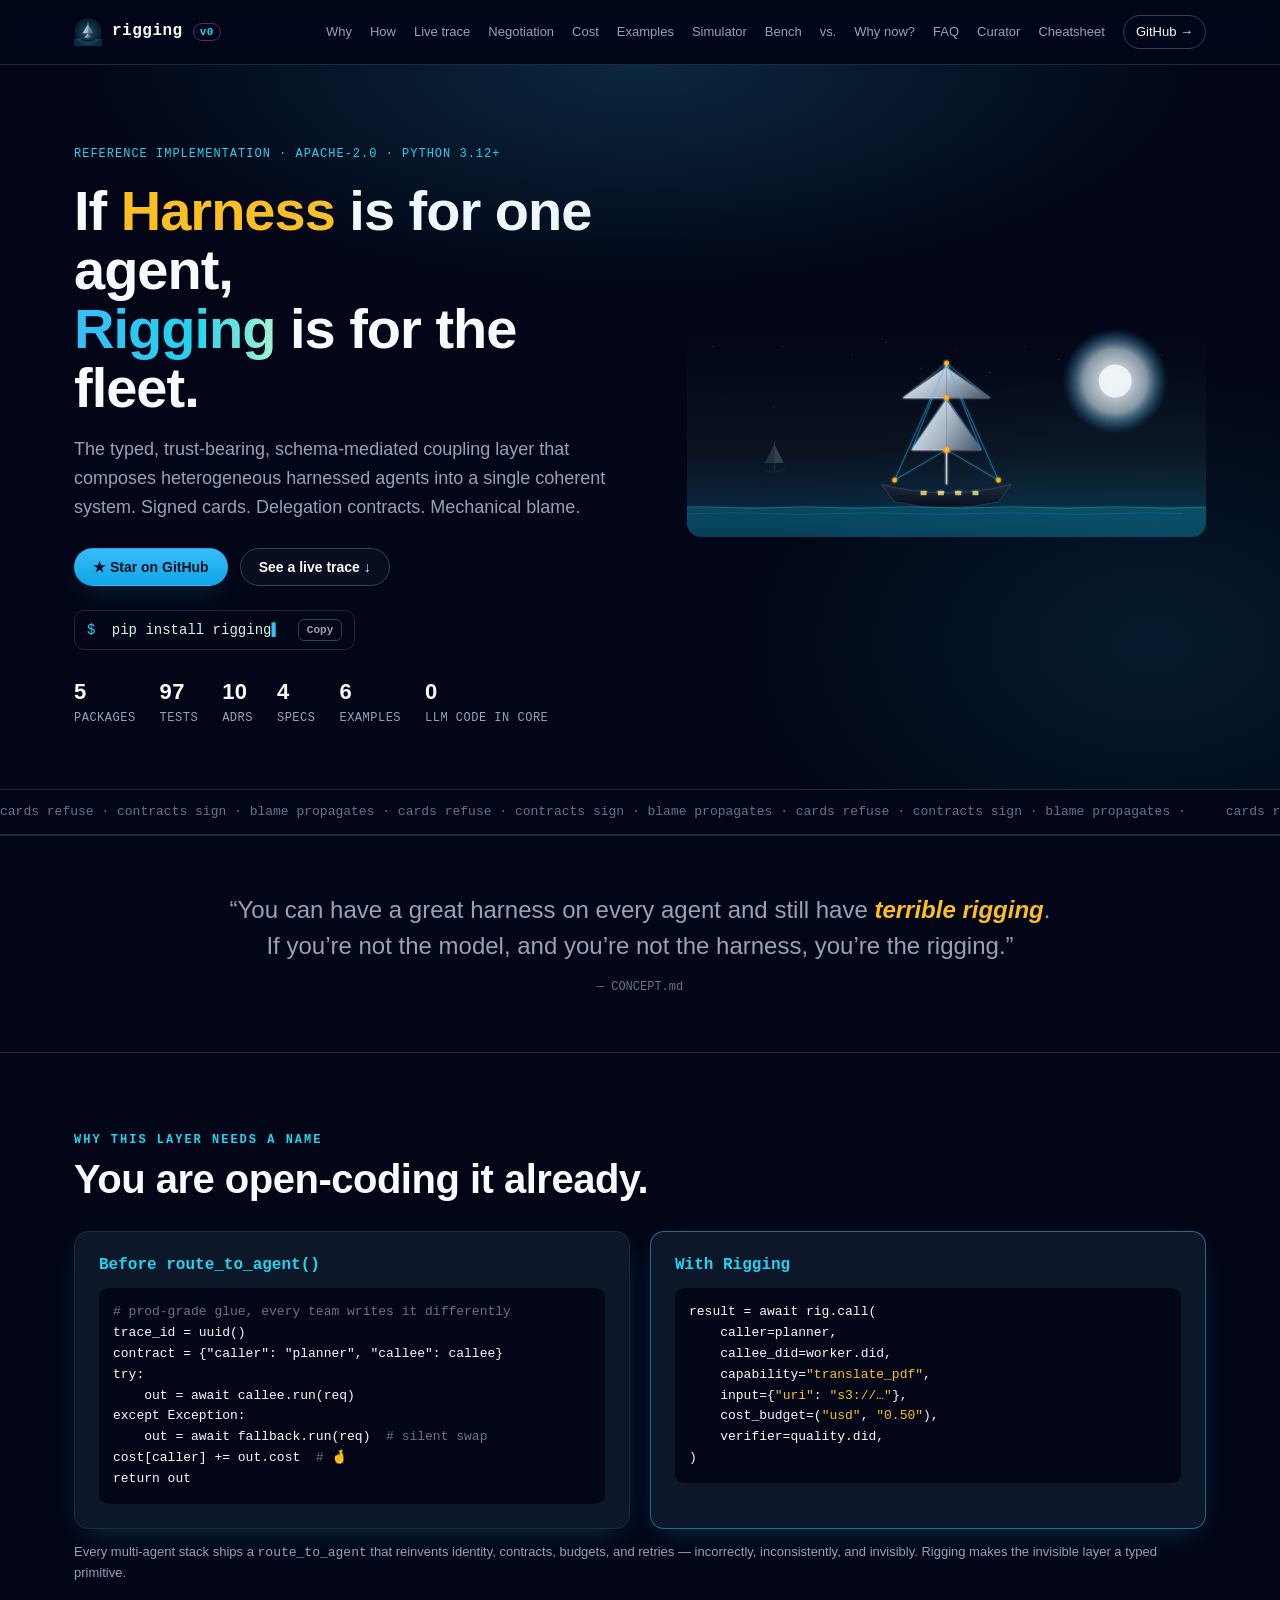
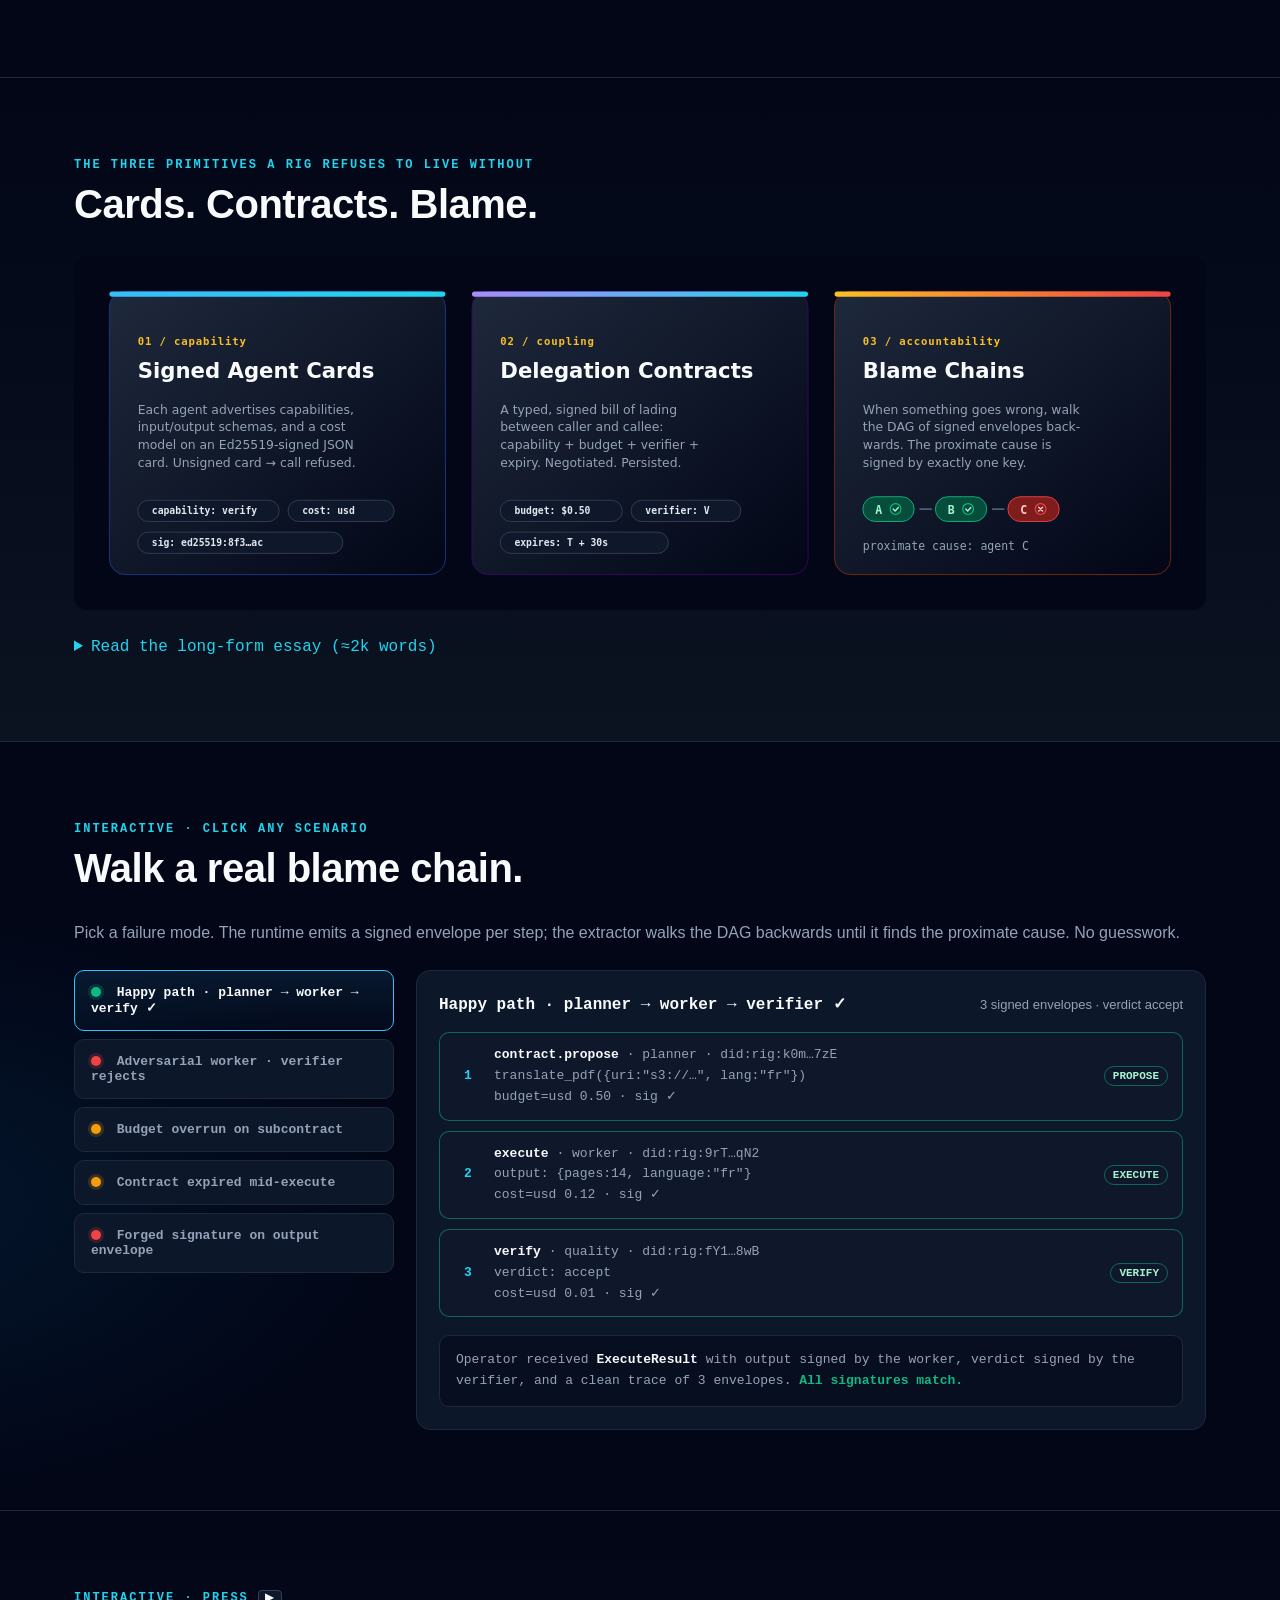
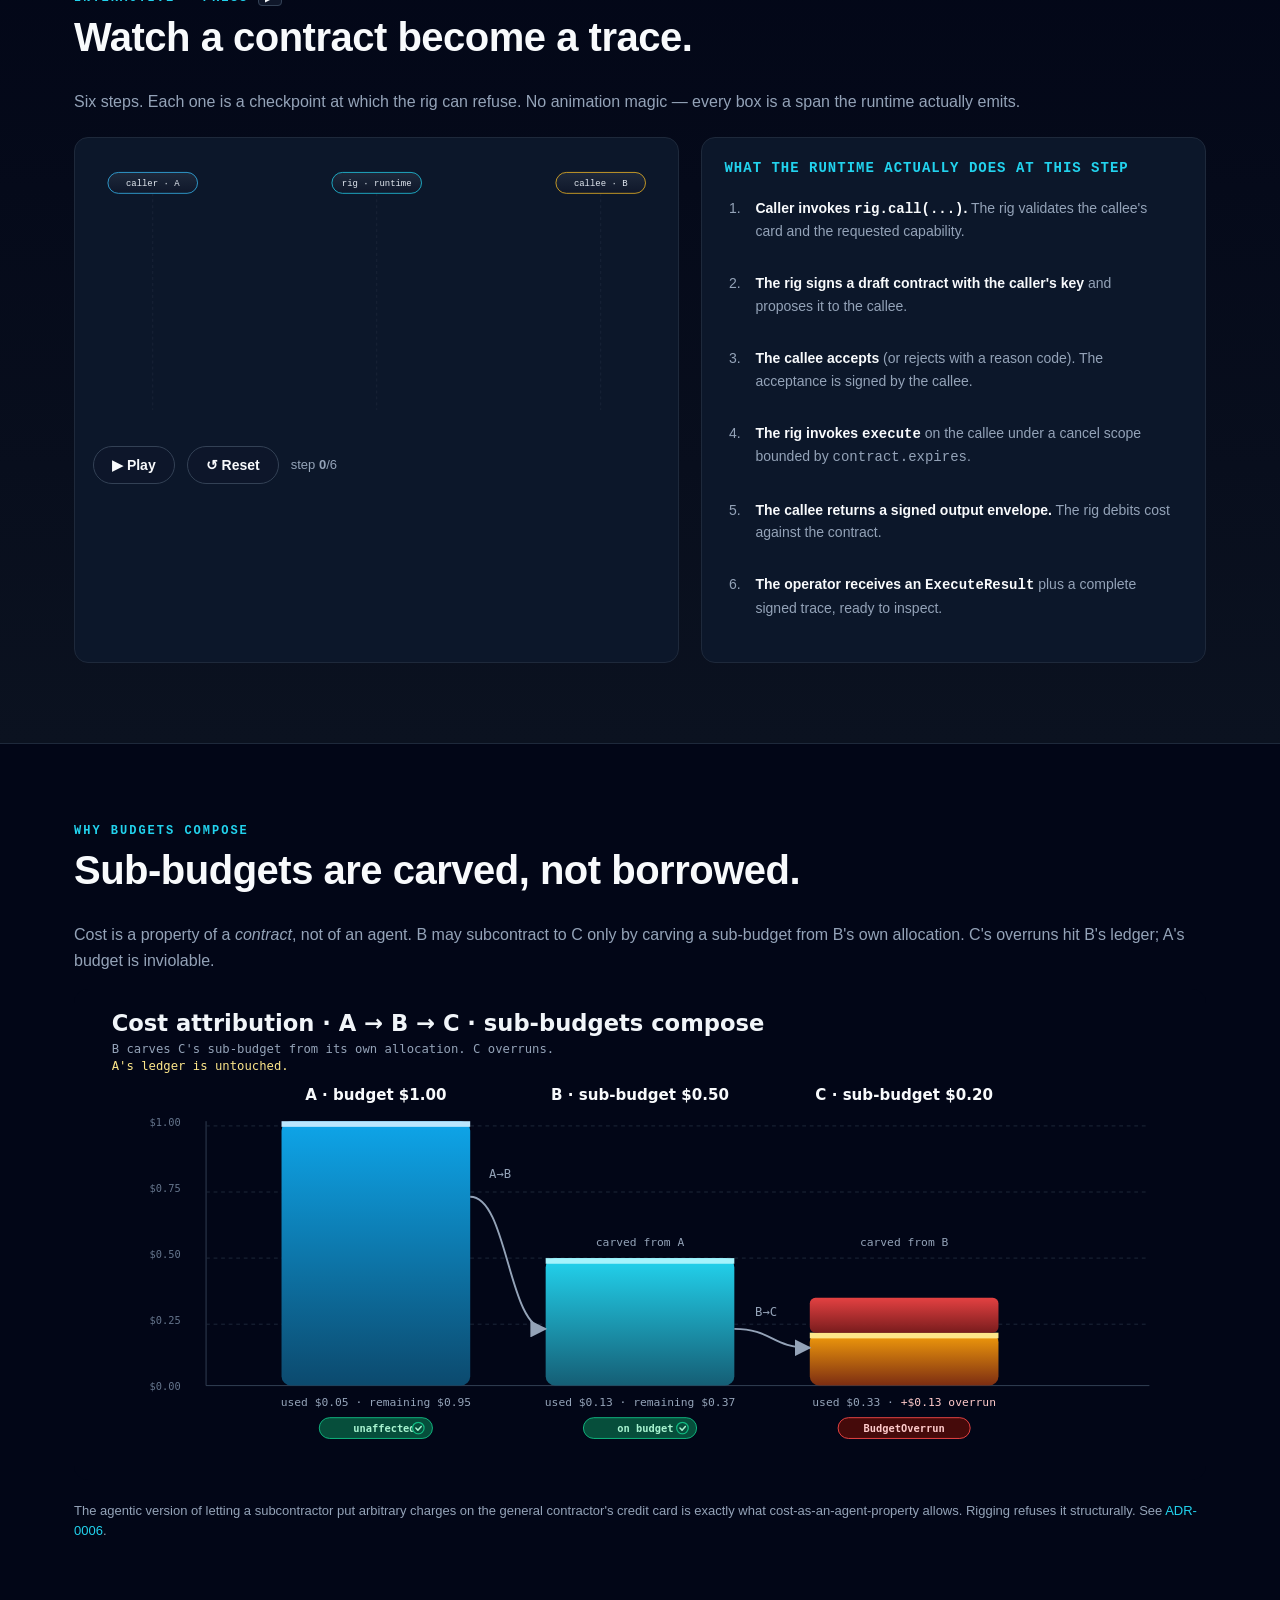
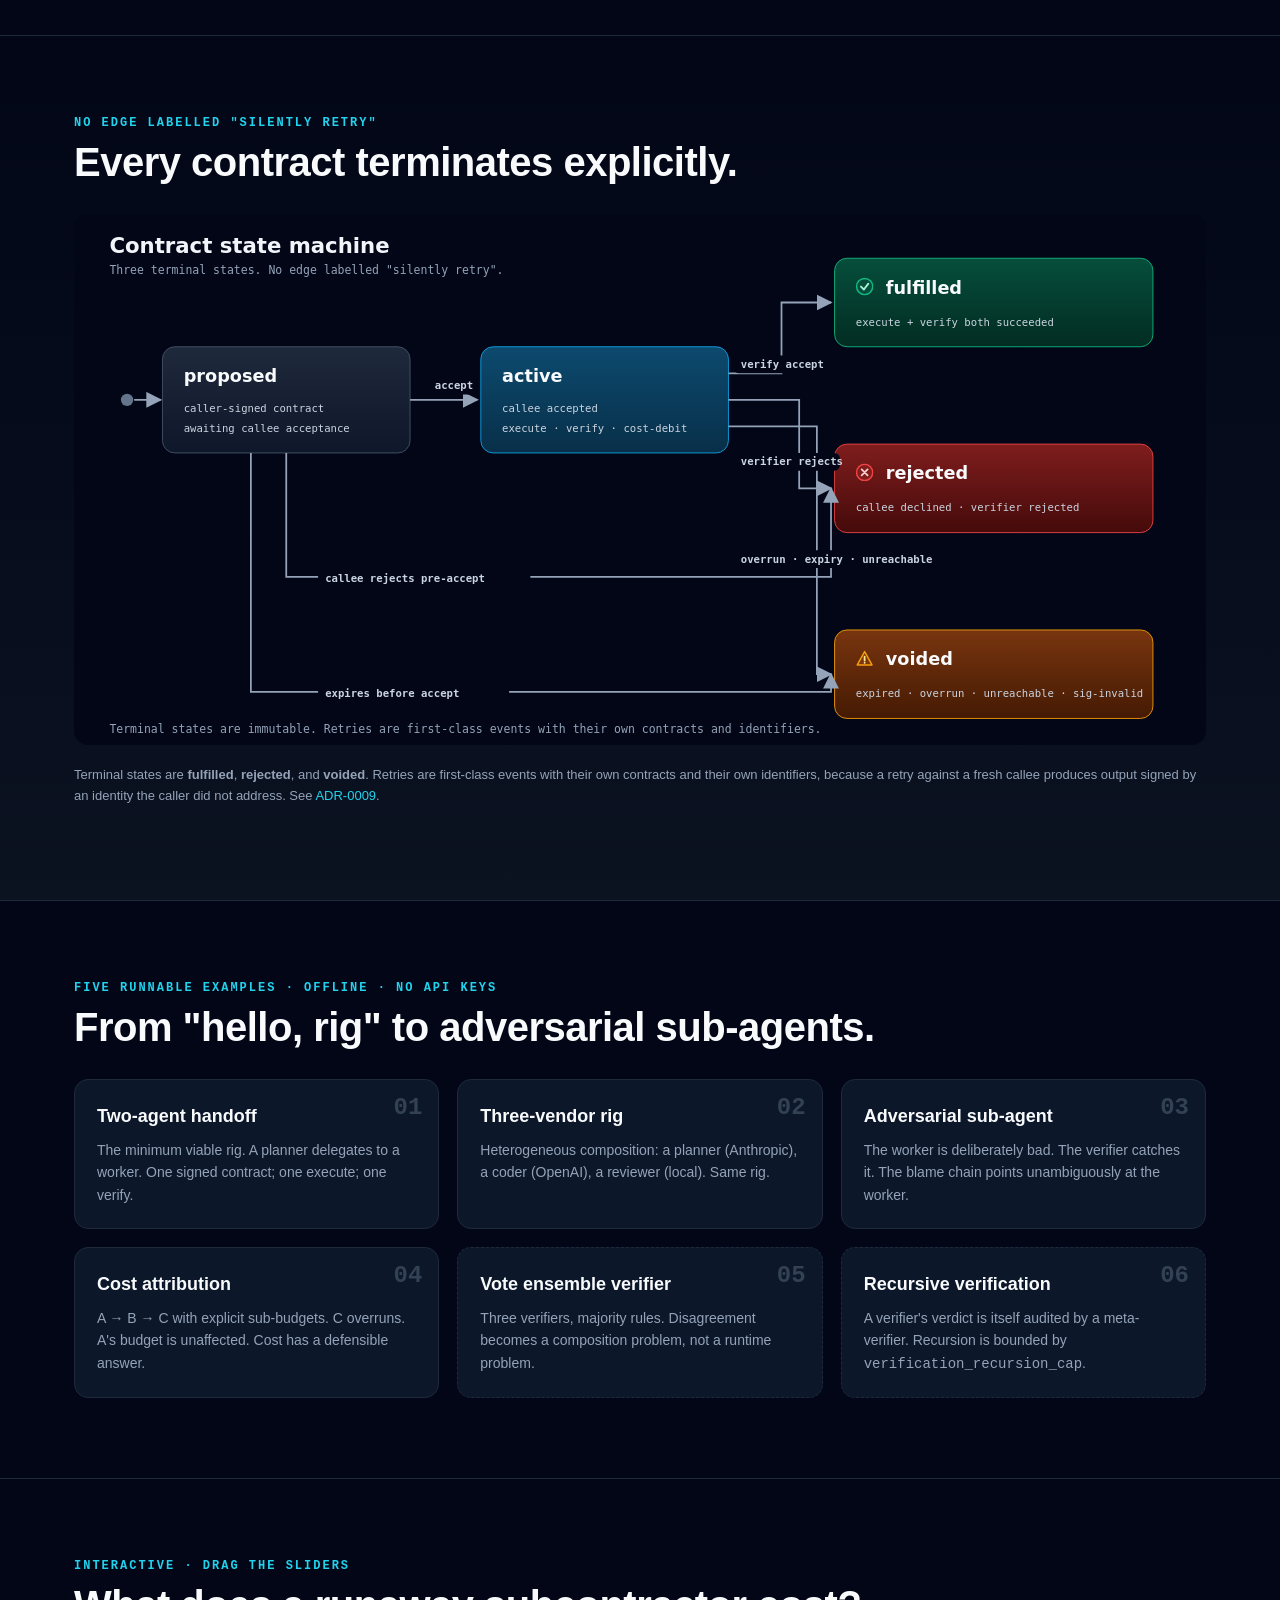
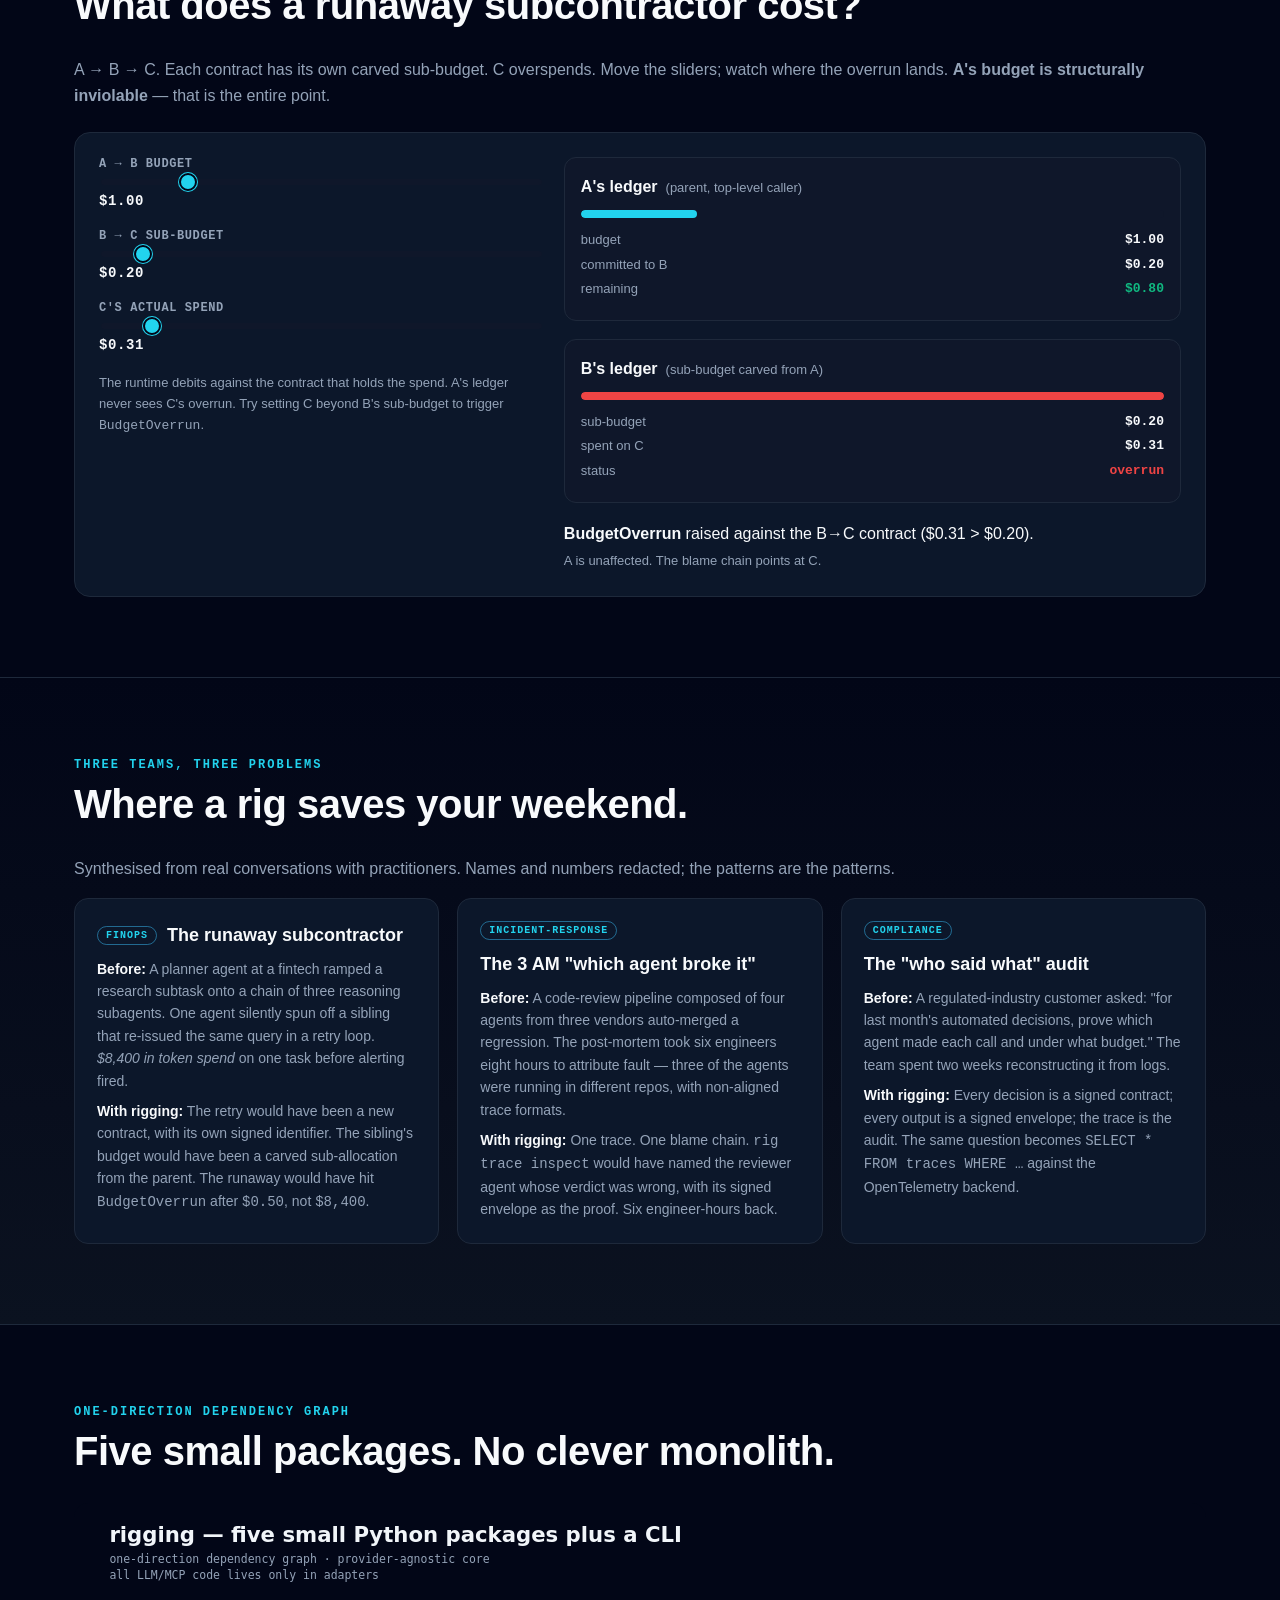
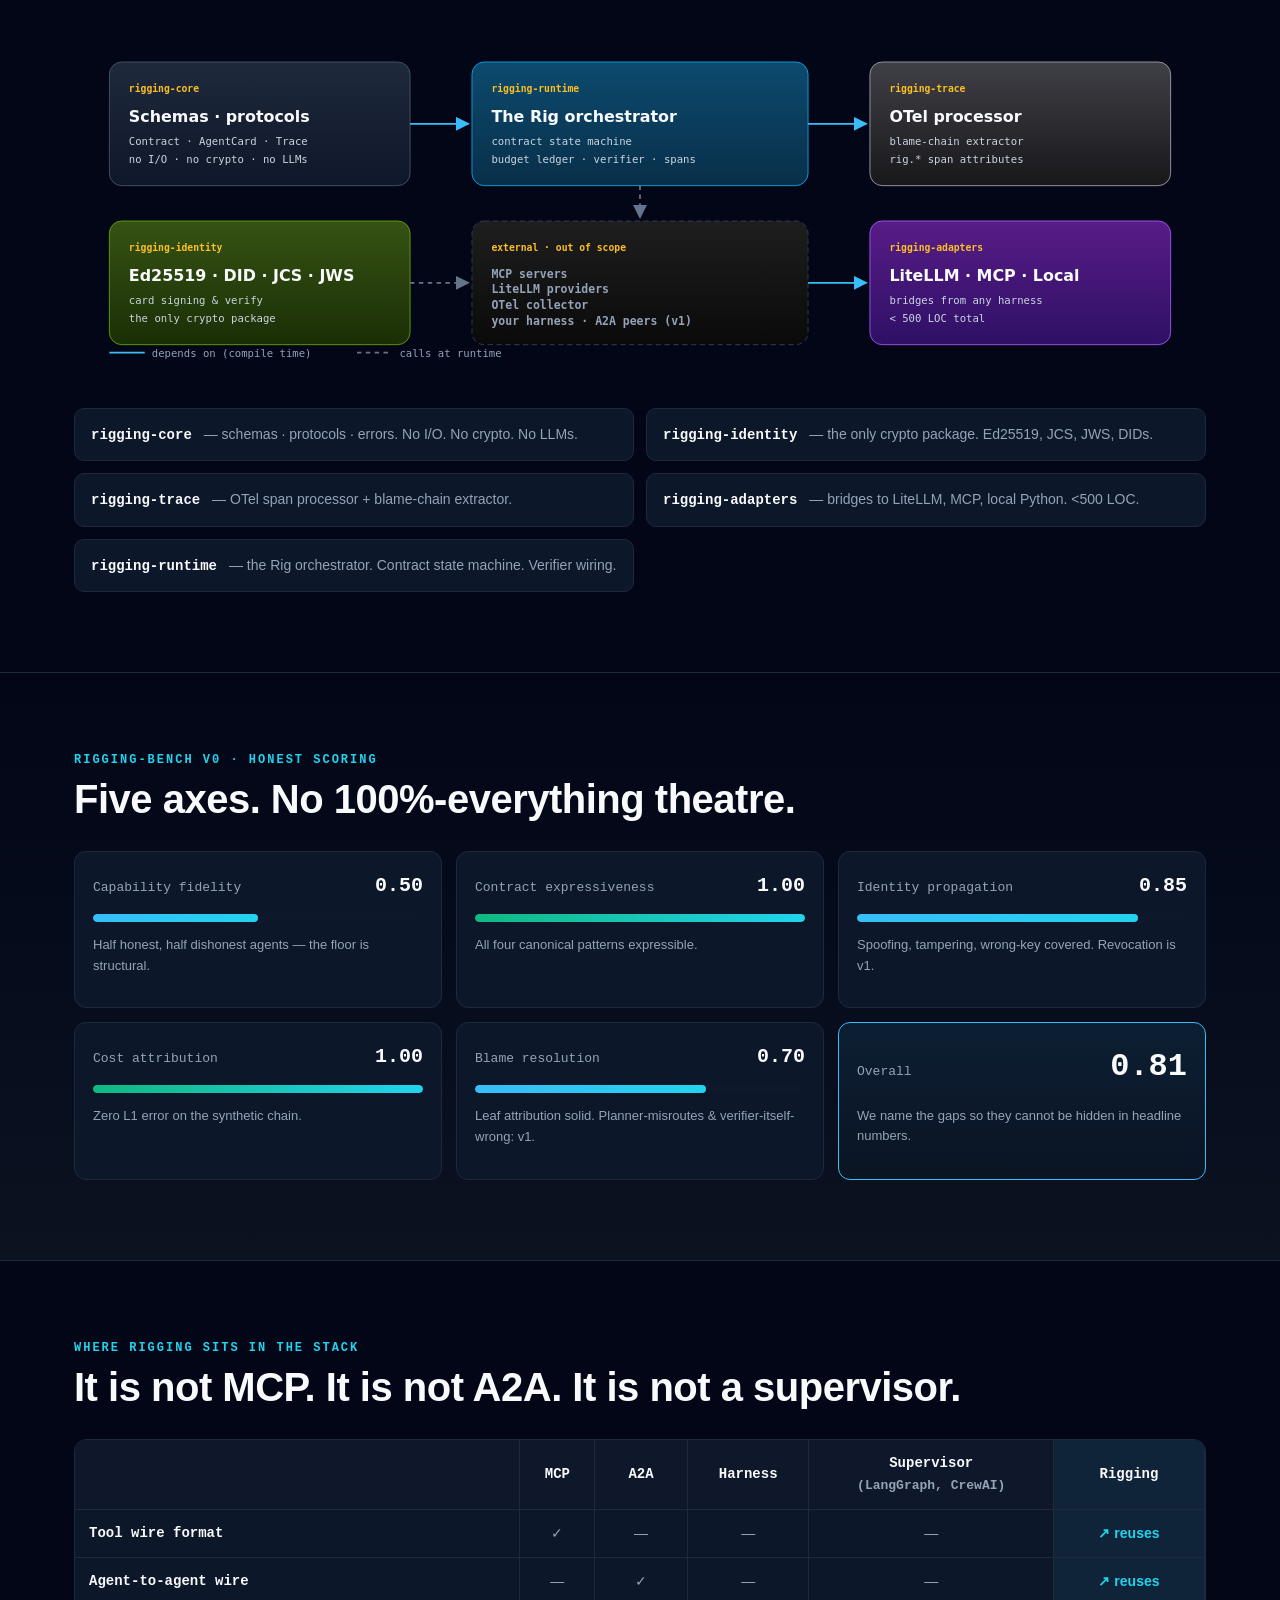
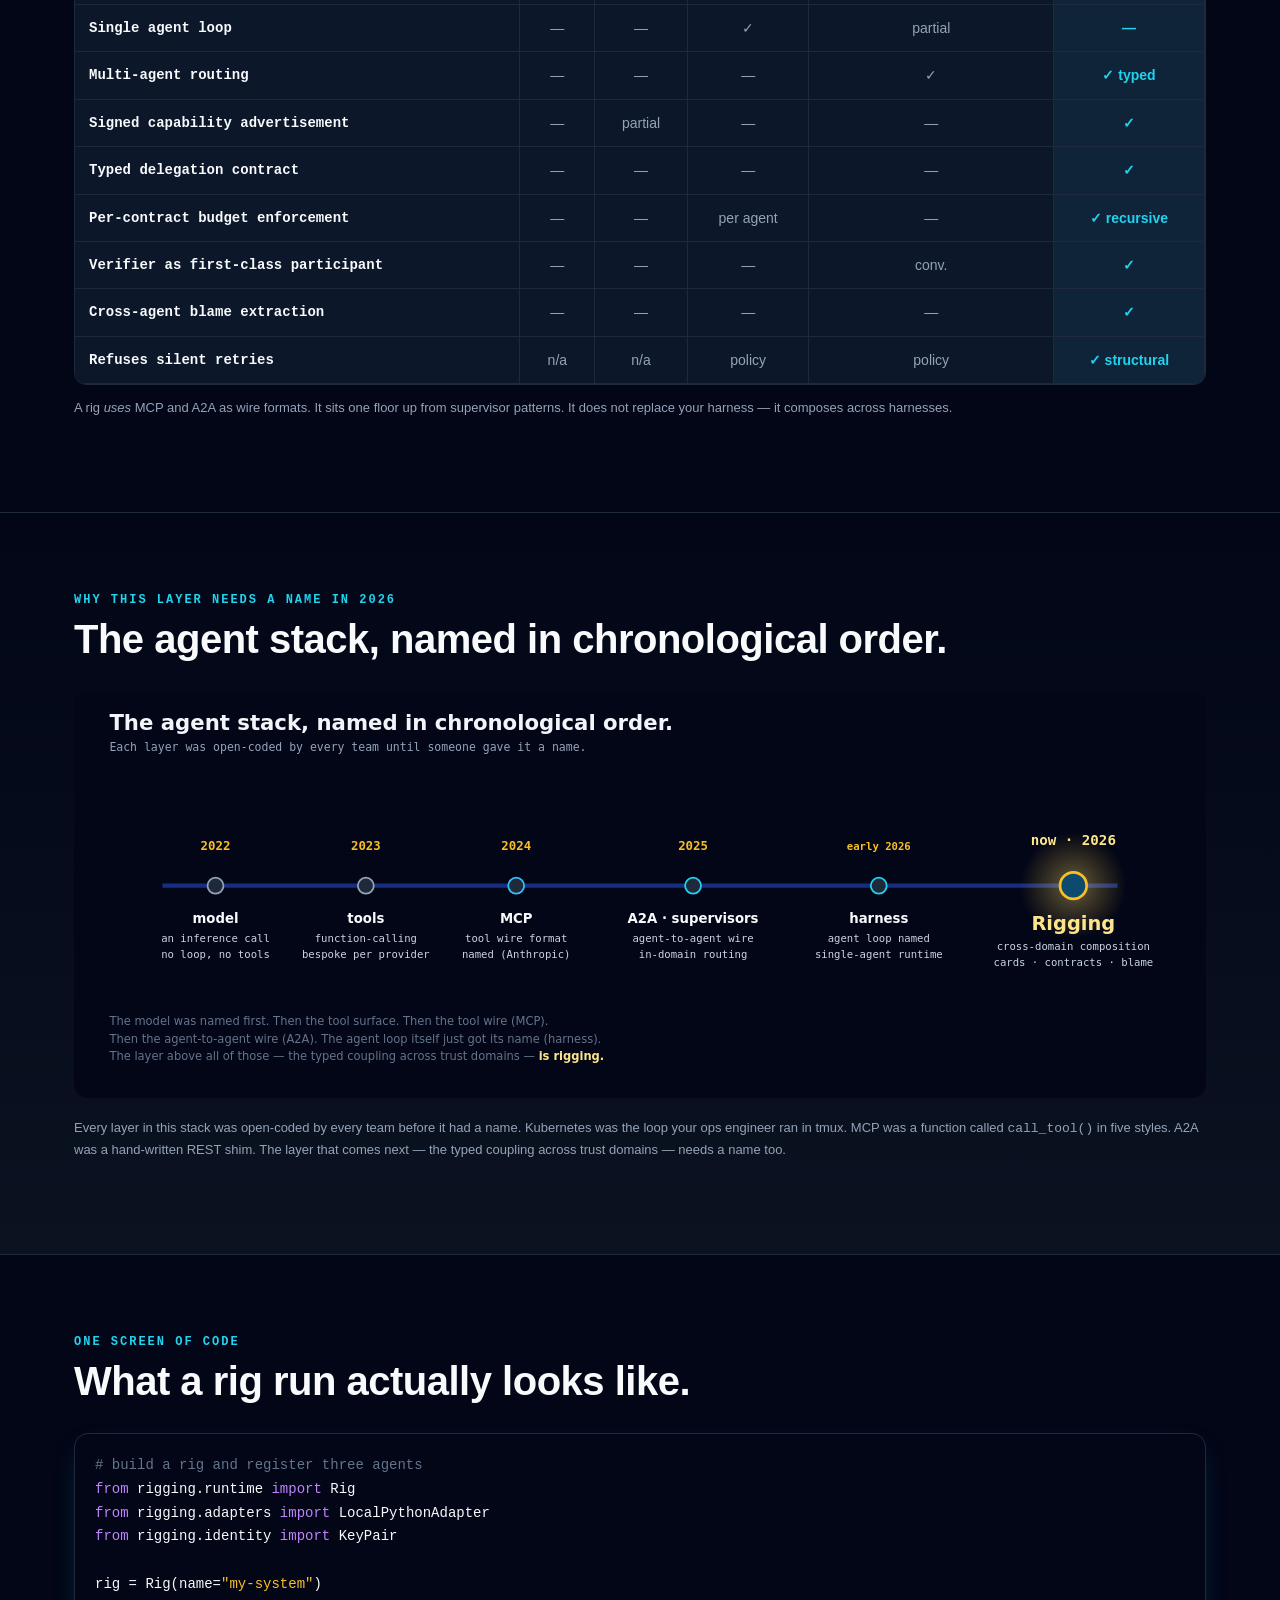
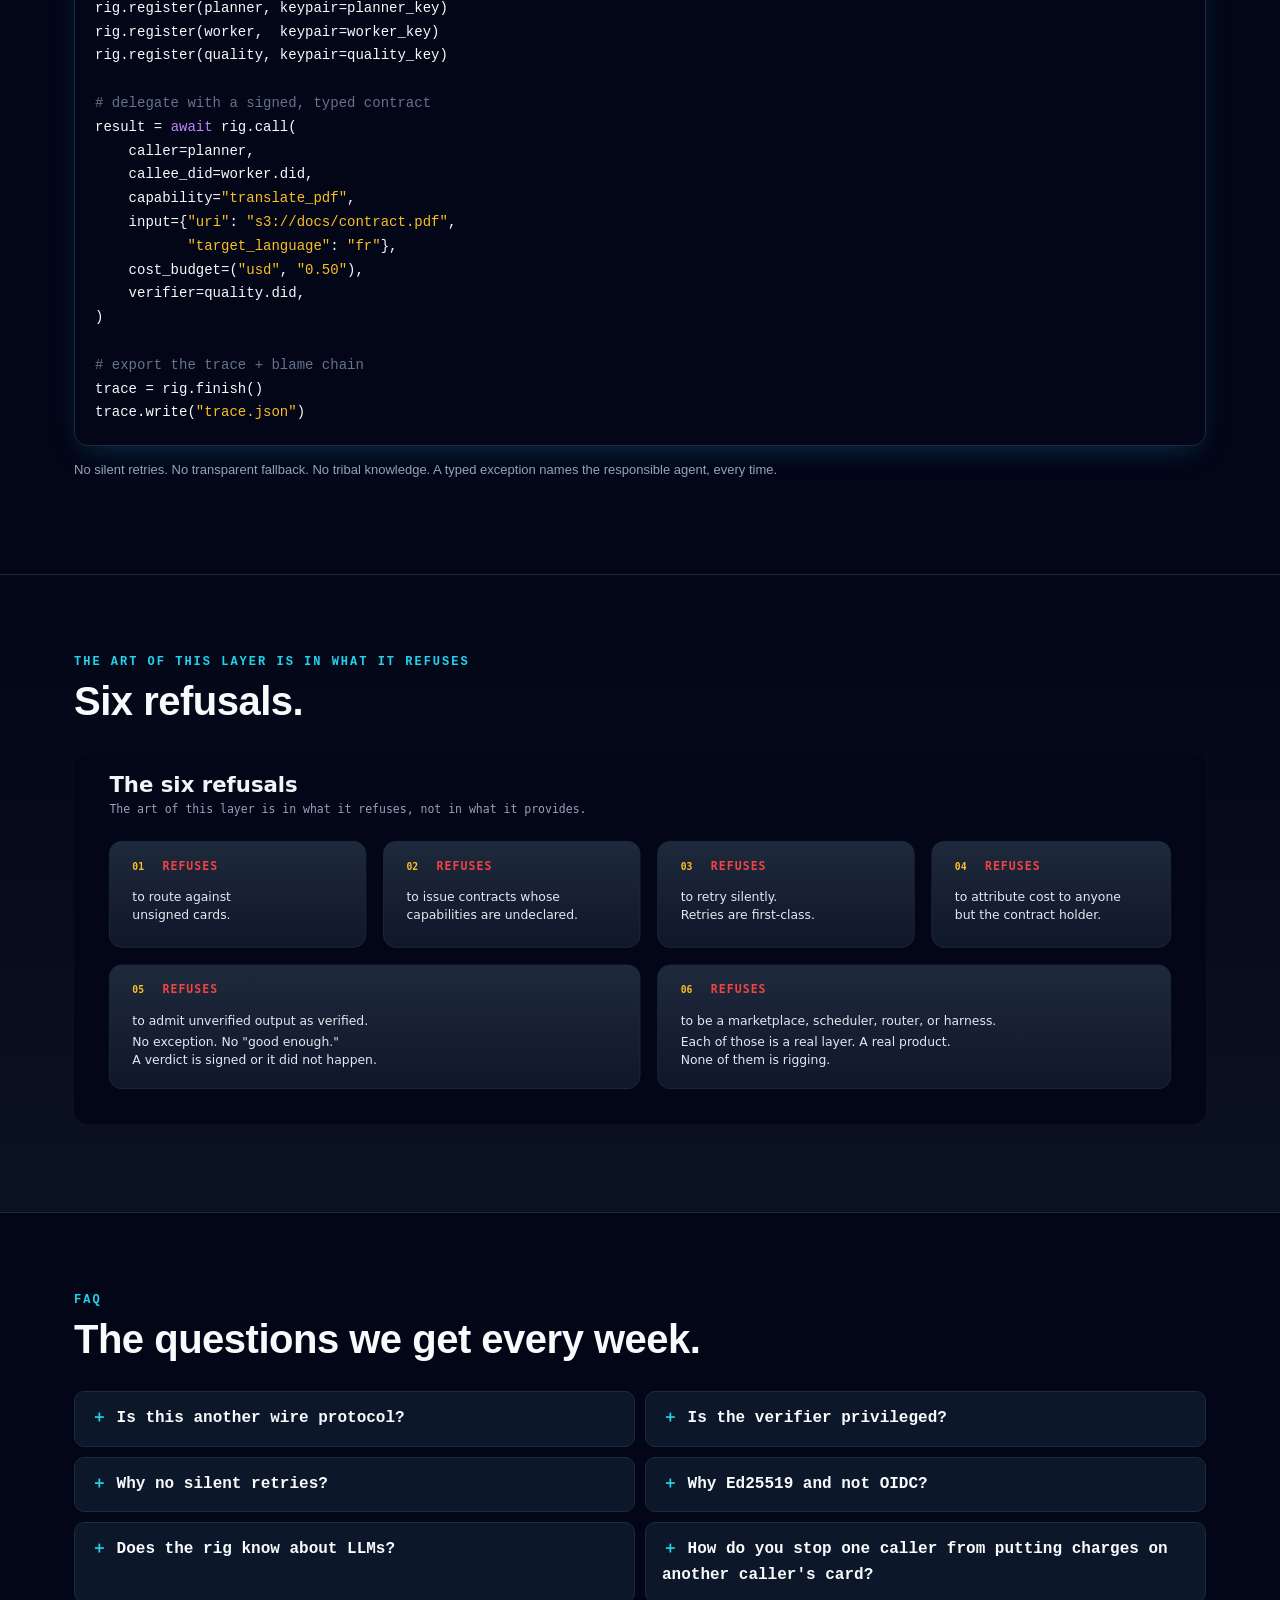
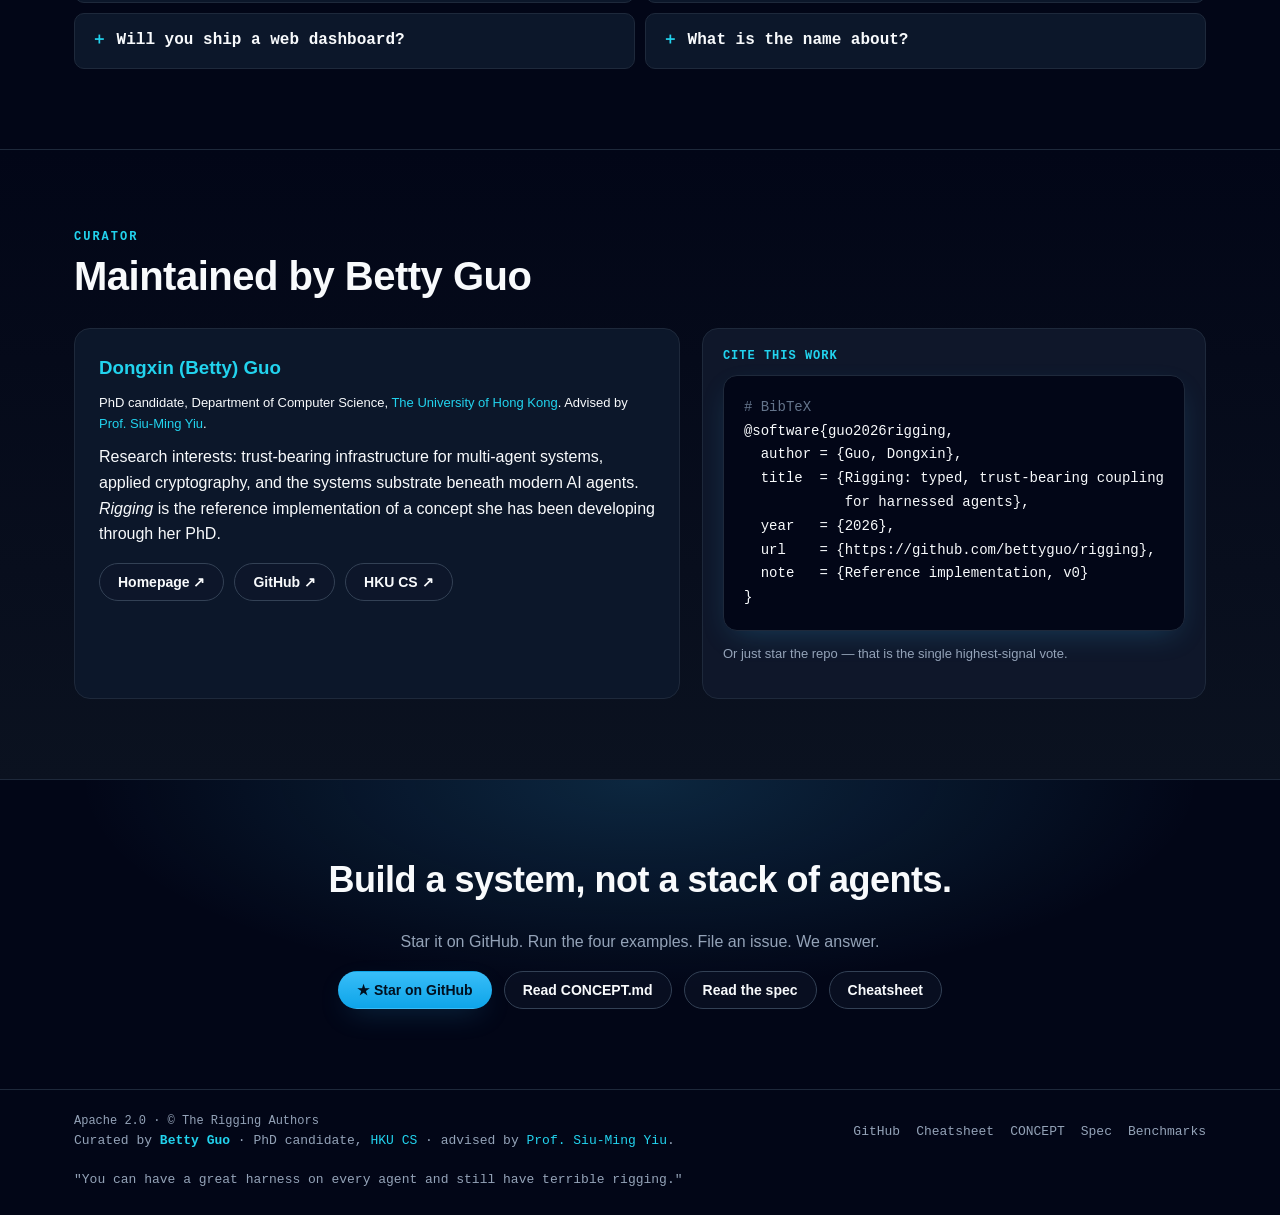
==== commit c6f542d3: "Add rig doctor / card / contract CLI, example 06, live-site simulator, curator block Curator info (B" ====
--- a/site/index.html
+++ b/site/index.html
@@ -29,10 +29,12 @@
       <a href="#negotiation">Negotiation</a>
       <a href="#cost">Cost</a>
       <a href="#examples">Examples</a>
+      <a href="#simulator">Simulator</a>
       <a href="#bench">Bench</a>
       <a href="#compare">vs.</a>
       <a href="#timeline">Why now?</a>
       <a href="#faq">FAQ</a>
+      <a href="#curator">Curator</a>
       <a href="./cheatsheet.html">Cheatsheet</a>
       <a class="cta" href="https://github.com/bettyguo/rigging" target="_blank" rel="noopener">GitHub →</a>
     </nav>
@@ -63,9 +65,10 @@
       </div>
       <ul class="hero-stats">
         <li><strong>5</strong>packages</li>
-        <li><strong>76</strong>tests</li>
+        <li><strong>97</strong>tests</li>
         <li><strong>10</strong>ADRs</li>
         <li><strong>4</strong>specs</li>
+        <li><strong>6</strong>examples</li>
         <li><strong>0</strong>LLM code in core</li>
       </ul>
     </div>
@@ -367,6 +370,70 @@
         <h3>Vote ensemble verifier</h3>
         <p>Three verifiers, majority rules. Disagreement becomes a composition problem, not a runtime problem.</p>
       </a>
+      <a class="card extra" href="https://github.com/bettyguo/rigging/tree/main/examples/06_recursive_verification">
+        <span class="card-num">06</span>
+        <h3>Recursive verification</h3>
+        <p>A verifier's verdict is itself audited by a meta-verifier. Recursion is bounded by <code>verification_recursion_cap</code>.</p>
+      </a>
+    </div>
+  </div>
+</section>
+
+<!-- ===================== COST SIMULATOR ===================== -->
+<section id="simulator" class="band">
+  <div class="container">
+    <p class="eyebrow">Interactive · drag the sliders</p>
+    <h2>What does a runaway subcontractor cost?</h2>
+    <p class="muted">
+      A → B → C. Each contract has its own carved sub-budget. C overspends.
+      Move the sliders; watch where the overrun lands. <strong>A's budget
+      is structurally inviolable</strong> — that is the entire point.
+    </p>
+
+    <div class="simulator">
+      <div class="sim-controls">
+        <label>
+          <span>A → B budget</span>
+          <input type="range" id="sim-a-budget" min="0.10" max="5.00" step="0.05" value="1.00" />
+          <output id="sim-a-budget-out">$1.00</output>
+        </label>
+        <label>
+          <span>B → C sub-budget</span>
+          <input type="range" id="sim-b-budget" min="0.05" max="2.00" step="0.05" value="0.20" />
+          <output id="sim-b-budget-out">$0.20</output>
+        </label>
+        <label>
+          <span>C's actual spend</span>
+          <input type="range" id="sim-c-spend" min="0.01" max="3.00" step="0.05" value="0.33" />
+          <output id="sim-c-spend-out">$0.33</output>
+        </label>
+        <p class="muted small">
+          The runtime debits against the contract that holds the spend.
+          A's ledger never sees C's overrun. Try setting C beyond B's
+          sub-budget to trigger <code>BudgetOverrun</code>.
+        </p>
+      </div>
+
+      <div class="sim-out">
+        <div class="sim-ledger">
+          <header><strong>A's ledger</strong> <span class="muted small">(parent, top-level caller)</span></header>
+          <div class="bar sim-bar"><span id="sim-bar-a" style="--p:20%"></span></div>
+          <p class="small sim-row"><span>budget</span><strong id="sim-a-max">$1.00</strong></p>
+          <p class="small sim-row"><span>committed to B</span><strong id="sim-a-debit">$0.20</strong></p>
+          <p class="small sim-row"><span>remaining</span><strong id="sim-a-remaining" class="good">$0.80</strong></p>
+        </div>
+        <div class="sim-ledger">
+          <header><strong>B's ledger</strong> <span class="muted small">(sub-budget carved from A)</span></header>
+          <div class="bar sim-bar"><span id="sim-bar-b" style="--p:100%"></span></div>
+          <p class="small sim-row"><span>sub-budget</span><strong id="sim-b-max">$0.20</strong></p>
+          <p class="small sim-row"><span>spent on C</span><strong id="sim-b-debit">$0.33</strong></p>
+          <p class="small sim-row"><span>status</span><strong id="sim-b-status" class="bad">overrun</strong></p>
+        </div>
+        <div class="sim-verdict" id="sim-verdict">
+          <strong class="bad">BudgetOverrun</strong> raised against the B→C contract.
+          <br/><span class="muted small">A is unaffected. The blame chain points at C.</span>
+        </div>
+      </div>
     </div>
   </div>
 </section>
@@ -607,6 +674,52 @@
   </div>
 </section>
 
+<!-- ===================== CURATOR ===================== -->
+<section id="curator" class="band band-dark">
+  <div class="container">
+    <p class="eyebrow">Curator</p>
+    <h2>Maintained by Betty Guo</h2>
+    <div class="curator">
+      <div class="curator-card">
+        <h3>Dongxin (Betty) Guo</h3>
+        <p class="muted small">
+          PhD candidate, Department of Computer Science,
+          <a href="https://www.cs.hku.hk/" target="_blank" rel="noopener">The University of Hong Kong</a>.
+          Advised by
+          <a href="https://www.cs.hku.hk/people/academic-staff/smyiu" target="_blank" rel="noopener">Prof. Siu-Ming Yiu</a>.
+        </p>
+        <p>
+          Research interests: trust-bearing infrastructure for multi-agent
+          systems, applied cryptography, and the systems substrate beneath
+          modern AI agents. <em>Rigging</em> is the reference implementation
+          of a concept she has been developing through her PhD.
+        </p>
+        <p class="curator-links">
+          <a class="btn btn-ghost" href="https://bettyguo.github.io" target="_blank" rel="noopener">Homepage ↗</a>
+          <a class="btn btn-ghost" href="https://github.com/bettyguo" target="_blank" rel="noopener">GitHub ↗</a>
+          <a class="btn btn-ghost" href="https://www.cs.hku.hk/" target="_blank" rel="noopener">HKU CS ↗</a>
+        </p>
+      </div>
+      <aside class="curator-aside">
+        <h4>Cite this work</h4>
+<pre class="code-block"><code><span class="cmt"># BibTeX</span>
+@software{guo2026rigging,
+  author = {Guo, Dongxin},
+  title  = {Rigging: typed, trust-bearing coupling
+            for harnessed agents},
+  year   = {2026},
+  url    = {https://github.com/bettyguo/rigging},
+  note   = {Reference implementation, v0}
+}</code></pre>
+        <p class="muted small">
+          Or just star the repo &mdash; that is the single
+          highest-signal vote.
+        </p>
+      </aside>
+    </div>
+  </div>
+</section>
+
 <!-- ===================== CTA ===================== -->
 <section id="cta" class="band band-cta">
   <div class="container">
@@ -624,9 +737,29 @@
 </main>
 
 <footer class="foot">
-  <div class="container">
-    <span>Apache 2.0 · © The Rigging Authors</span>
-    <span class="muted small">"You can have a great harness on every agent and still have terrible rigging."</span>
+  <div class="container foot-grid">
+    <div>
+      <span>Apache 2.0 · © The Rigging Authors</span>
+      <br/>
+      <span class="muted small">
+        Curated by
+        <a href="https://bettyguo.github.io" target="_blank" rel="noopener"><strong>Betty Guo</strong></a>
+        · PhD candidate,
+        <a href="https://www.cs.hku.hk/" target="_blank" rel="noopener">HKU CS</a>
+        · advised by
+        <a href="https://www.cs.hku.hk/people/academic-staff/smyiu" target="_blank" rel="noopener">Prof. Siu-Ming Yiu</a>.
+      </span>
+    </div>
+    <div class="foot-links">
+      <a href="https://github.com/bettyguo/rigging">GitHub</a>
+      <a href="./cheatsheet.html">Cheatsheet</a>
+      <a href="https://github.com/bettyguo/rigging/blob/main/CONCEPT.md">CONCEPT</a>
+      <a href="https://github.com/bettyguo/rigging/tree/main/docs/spec">Spec</a>
+      <a href="https://github.com/bettyguo/rigging/blob/main/benchmarks/results/v0-reference.md">Benchmarks</a>
+    </div>
+  </div>
+  <div class="container">
+    <p class="muted small foot-quote">"You can have a great harness on every agent and still have terrible rigging."</p>
   </div>
 </footer>
 
--- a/site/styles.css
+++ b/site/styles.css
@@ -498,6 +498,108 @@
   font-family: var(--mono); font-size: 12px; color: var(--ink-mute);
 }
 
+/* =================== COST SIMULATOR =================== */
+.simulator {
+  display: grid; gap: 24px; margin-top: 24px;
+  grid-template-columns: 1fr 1.4fr;
+  background: var(--panel); border: 1px solid var(--line);
+  border-radius: 16px; padding: 24px;
+}
+@media (max-width: 880px) { .simulator { grid-template-columns: 1fr; } }
+
+.sim-controls label {
+  display: grid; gap: 6px; margin-bottom: 20px;
+  font: 600 12px var(--mono); color: var(--ink-mute);
+  text-transform: uppercase; letter-spacing: 0.6px;
+}
+.sim-controls input[type="range"] {
+  appearance: none; -webkit-appearance: none;
+  width: 100%; height: 6px;
+  background: var(--bg-3); border-radius: 999px;
+  outline: none;
+}
+.sim-controls input[type="range"]::-webkit-slider-thumb {
+  -webkit-appearance: none; appearance: none;
+  width: 18px; height: 18px; border-radius: 50%;
+  background: var(--accent-2); border: 2px solid var(--bg);
+  box-shadow: 0 0 0 1px var(--accent-2);
+  cursor: pointer;
+}
+.sim-controls input[type="range"]::-moz-range-thumb {
+  width: 18px; height: 18px; border-radius: 50%;
+  background: var(--accent-2); border: 2px solid var(--bg);
+  cursor: pointer;
+}
+.sim-controls output {
+  display: inline-block;
+  font: 700 14px var(--mono); color: var(--ink);
+}
+
+.sim-out { display: grid; gap: 18px; }
+.sim-ledger {
+  background: var(--bg-3); border: 1px solid var(--line);
+  padding: 16px; border-radius: 12px;
+}
+.sim-ledger header { display: flex; align-items: baseline; gap: 8px; margin-bottom: 10px; }
+.sim-bar { margin: 10px 0 12px; height: 8px; }
+.sim-bar > span { background: var(--accent-2); }
+.sim-bar.full > span { background: var(--bad); }
+.sim-row { display: flex; justify-content: space-between; margin: 4px 0; }
+.sim-row span { color: var(--ink-mute); }
+.sim-row strong { color: var(--ink); font-family: var(--mono); }
+.sim-row strong.good { color: var(--good); }
+.sim-row strong.bad  { color: var(--bad); }
+.sim-row strong.warn { color: var(--warn); }
+.sim-verdict {
+  background: linear-gradient(180deg, rgba(239,68,68,0.10), rgba(239,68,68,0.04));
+  border: 1px solid rgba(239,68,68,0.35);
+  padding: 14px 16px; border-radius: 12px;
+  color: var(--ink);
+}
+.sim-verdict.ok {
+  background: linear-gradient(180deg, rgba(16,185,129,0.10), rgba(16,185,129,0.04));
+  border-color: rgba(16,185,129,0.35);
+}
+.sim-verdict.warn {
+  background: linear-gradient(180deg, rgba(245,158,11,0.10), rgba(245,158,11,0.04));
+  border-color: rgba(245,158,11,0.35);
+}
+
+/* =================== CURATOR =================== */
+.curator {
+  display: grid; gap: 22px;
+  grid-template-columns: 1.4fr 1fr;
+  margin-top: 24px;
+}
+@media (max-width: 880px) { .curator { grid-template-columns: 1fr; } }
+.curator-card {
+  background: var(--panel); border: 1px solid var(--line);
+  padding: 24px; border-radius: 16px;
+}
+.curator-card h3 { margin: 0 0 8px; color: var(--accent-2); }
+.curator-card p { color: var(--ink); margin: 10px 0; }
+.curator-links { display: flex; flex-wrap: wrap; gap: 10px; margin-top: 16px !important; }
+.curator-aside {
+  background: var(--bg-3); border: 1px solid var(--line);
+  padding: 20px; border-radius: 16px;
+}
+.curator-aside h4 {
+  margin: 0 0 12px;
+  font: 700 12px var(--mono); color: var(--accent-2);
+  text-transform: uppercase; letter-spacing: 1px;
+}
+.curator-aside pre { margin: 0; }
+
+/* =================== FOOTER GRID =================== */
+.foot-grid {
+  display: flex; align-items: flex-start; justify-content: space-between;
+  gap: 24px; flex-wrap: wrap;
+}
+.foot-links { display: flex; gap: 16px; flex-wrap: wrap; }
+.foot-links a { color: var(--ink-mute); font-size: 13px; }
+.foot-links a:hover { color: var(--ink); }
+.foot-quote { margin-top: 18px; }
+
 /* =================== CHEATSHEET =================== */
 .cheat {
   padding: 60px 0;
